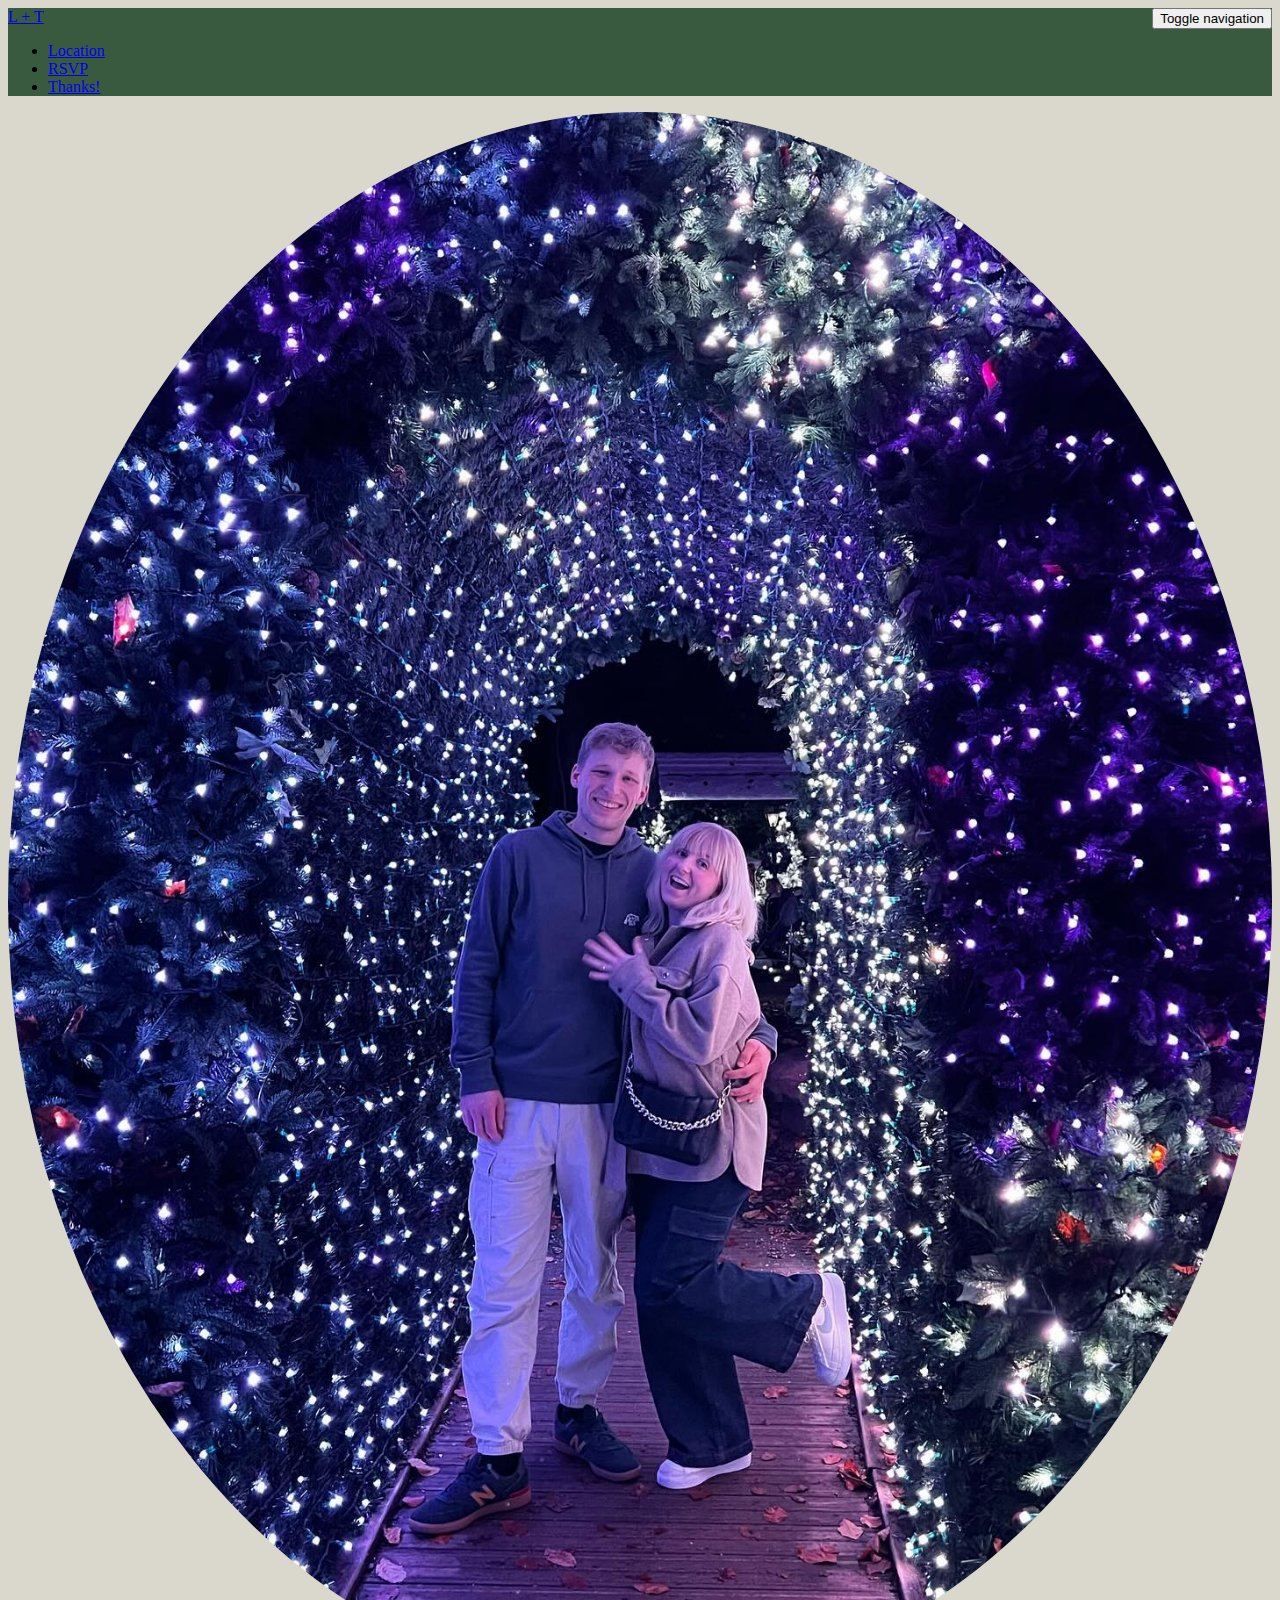
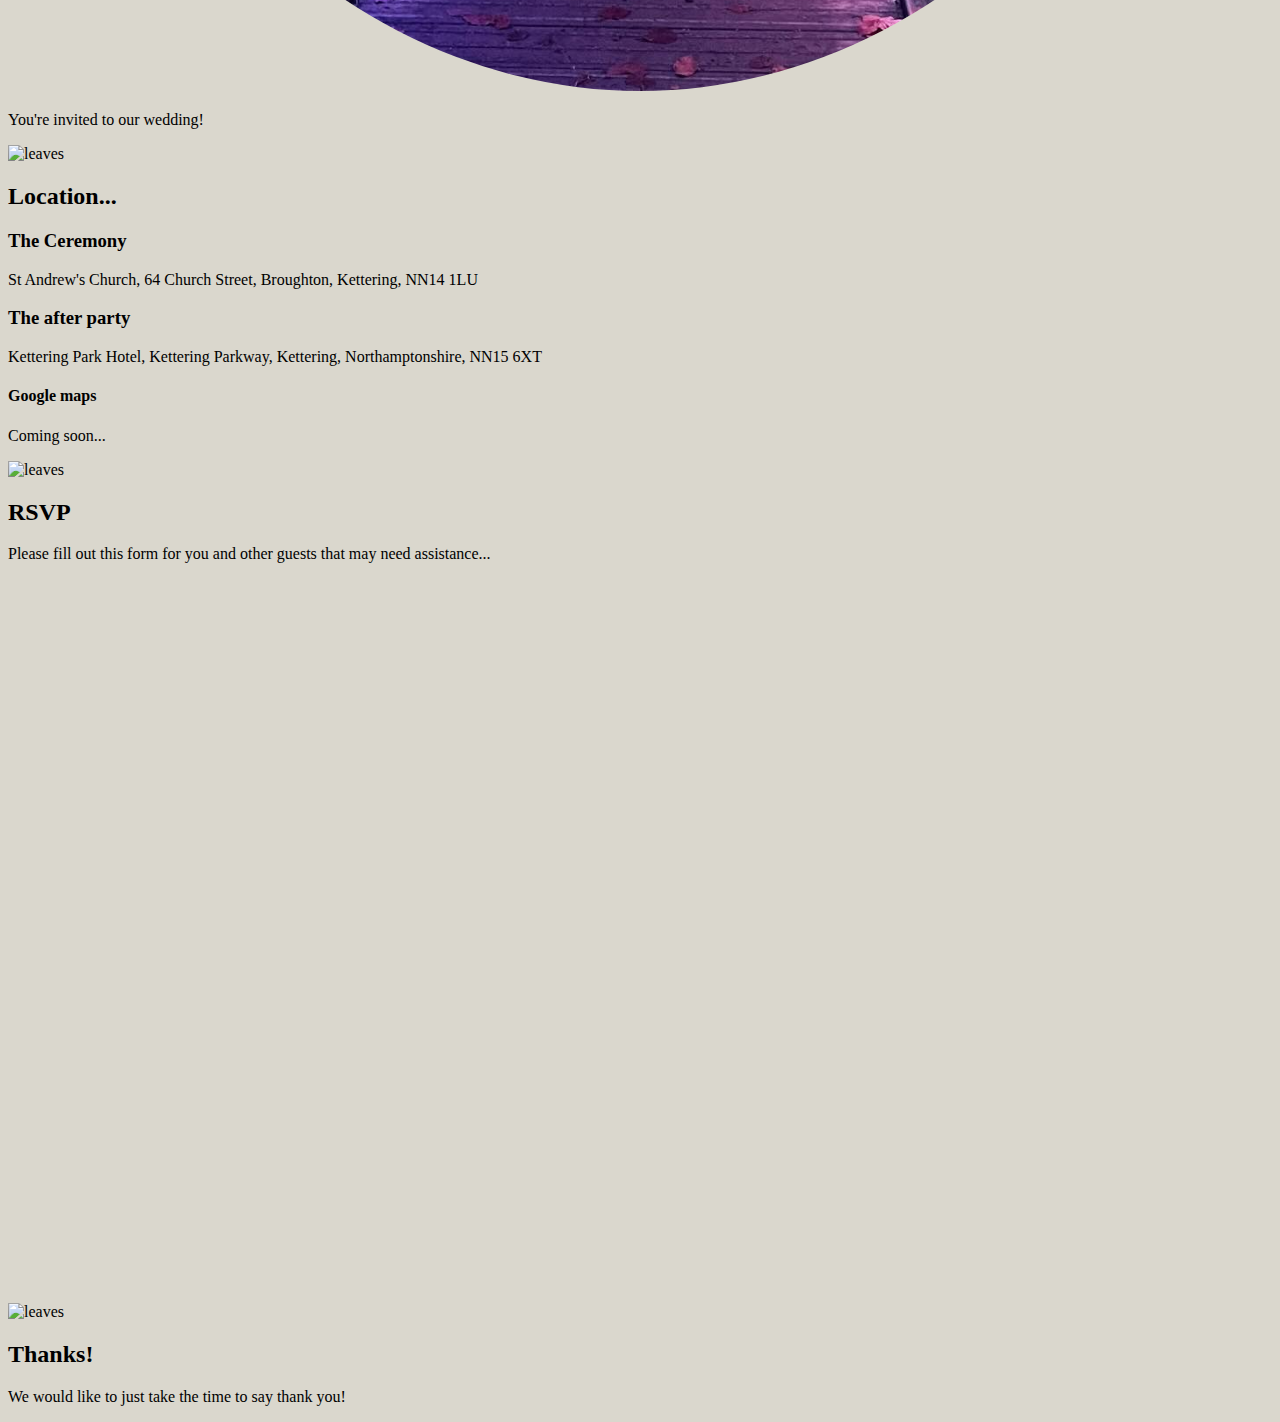
==== index.html @ 8436ff1d "Couple of little updates" ====
<!DOCTYPE html>
<html lang="en">
<head>
    <meta charset="UTF-8">
    <meta name="viewport" content="width=device-width, initial-scale=1.0">
    <link rel="icon" href="images/envelope-heart.svg">
    <link href="https://cdn.jsdelivr.net/npm/bootstrap@5.3.2/dist/css/bootstrap.min.css" rel="stylesheet" integrity="sha384-T3c6CoIi6uLrA9TneNEoa7RxnatzjcDSCmG1MXxSR1GAsXEV/Dwwykc2MPK8M2HN" crossorigin="anonymous">
    <link rel="preconnect" href="https://fonts.googleapis.com">
    <link rel="preconnect" href="https://fonts.gstatic.com" crossorigin>
    <link href="https://fonts.googleapis.com/css2?family=Dancing+Script&display=swap" rel="stylesheet">
    <link rel="preconnect" href="https://fonts.googleapis.com">
    <link rel="preconnect" href="https://fonts.gstatic.com" crossorigin>
    <link href="https://fonts.googleapis.com/css2?family=Protest+Riot&display=swap" rel="stylesheet">
    <link rel="stylesheet" href="style.css">
    <title>Save the Date!</title>
</head>
<body style="background-color: #DAD7CD;">
    <script src="https://cdn.jsdelivr.net/npm/bootstrap@5.3.2/dist/js/bootstrap.bundle.min.js" integrity="sha384-C6RzsynM9kWDrMNeT87bh95OGNyZPhcTNXj1NW7RuBCsyN/o0jlpcV8Qyq46cDfL" crossorigin="anonymous"></script>
    <div class="container-fluid" style="background-color: #3A5A40;">
        <div class="container">
            <nav class="navbar navbar-light navbar-expand-md" data-bs-theme="dark">
                <a class="navbar-brand" href="#">L + T</a>
                <button class="navbar-toggler" data-bs-toggle="collapse" data-bs-target="#navcol-1" style="float: right;">
                    <span class="visually-hidden">Toggle navigation</span>
                    <span class="navbar-toggler-icon"></span>
                </button>
                <div id="navcol-1" class="collapse navbar-collapse">
                    <ul class="navbar-nav text-center">
                    <li class="nav-item"><a class="nav-link" href="#location">Location</a></li>
                    <li class="nav-item"><a class="nav-link" href="#rsvp">RSVP</a></li>
                    <li class="nav-item"><a class="nav-link" href="#thanks">Thanks!</a></li>
                    </ul>
                </div>
            </nav>
        </div>
    </div>
    <div class="d-md-flex container-md-fluid" id="invite">
        <div class="col" style=" background-color: #DAD7CD;" style="width: 100%;">
            <img class="p-3" src="images/meNflea.jpg" alt="Toby and Leah" style="width: 100%; height: auto; border-radius: 50%;">
        </div>
        <div class="col text-center align-middle" style="background-color: #DAD7CD; width: 100%; height: auto;">
            <p class="fs-3 pt-3">You're invited to our wedding!</p>
        </div>
        
    </div>
    <div class="container text-center pt-3"  id="location" style="background-color: #DAD7CD;">
        <img src="images/leaves.png" alt="leaves" id="leaves">
        <h2>Location...</h2>
    </div>
    <div class="container-md-fluid text-center" style="background-color: #DAD7CD;">
        <div class="text-center ps-4 pe-4">
            <h3 class="pt-3">The Ceremony</h3>
            <p>St Andrew's Church,
                64 Church Street, 
                Broughton, 
                Kettering,
                NN14 1LU
            </p>
            <h3 class="pt-3">The after party</h3>
            <p>
                Kettering Park Hotel,
                Kettering Parkway,
                Kettering,
                Northamptonshire,
                NN15 6XT
            </p>
        </div>
        <div class="container-md-fluid" id="maps">
            <h4 class="">Google maps</h4>
            <p>Coming soon...</p>
        </div>

    </div>
    <div class="container-fluid" id="rsvp">
        <div class="container text-center pt-3">
            <img src="images/leaves.png" alt="leaves" id="leaves">
            <h2>RSVP</h2>
        </div>
        <div class="container-md-fluid text-center">
            <p>Please fill out this form for you and other guests that may need assistance...</p>
            <iframe src="https://docs.google.com/forms/d/e/1FAIpQLSdYGc_pvJ-eNmXahgBbE-Sou7WhcSBTagwjhjy3elsebSl74Q/viewform?embedded=true" width="100%" height="720px" frameborder="0" marginheight="0" marginwidth="0">Loading…</iframe>
        </div>
        

    </div>
    <div class="container-md-flui text-center" id="thanks">
        <div class="container text-center pt-3">
            <img src="images/leaves.png" alt="leaves" id="leaves">
            <h2>Thanks!</h2>
        </div>
        <p>We would like to just take the time to say thank you!</p>
    </div>
</body>
</html>
---- style.css ----
#maps {
    background-color: #DAD7CD;
    width: 100%;
    height: auto;
}
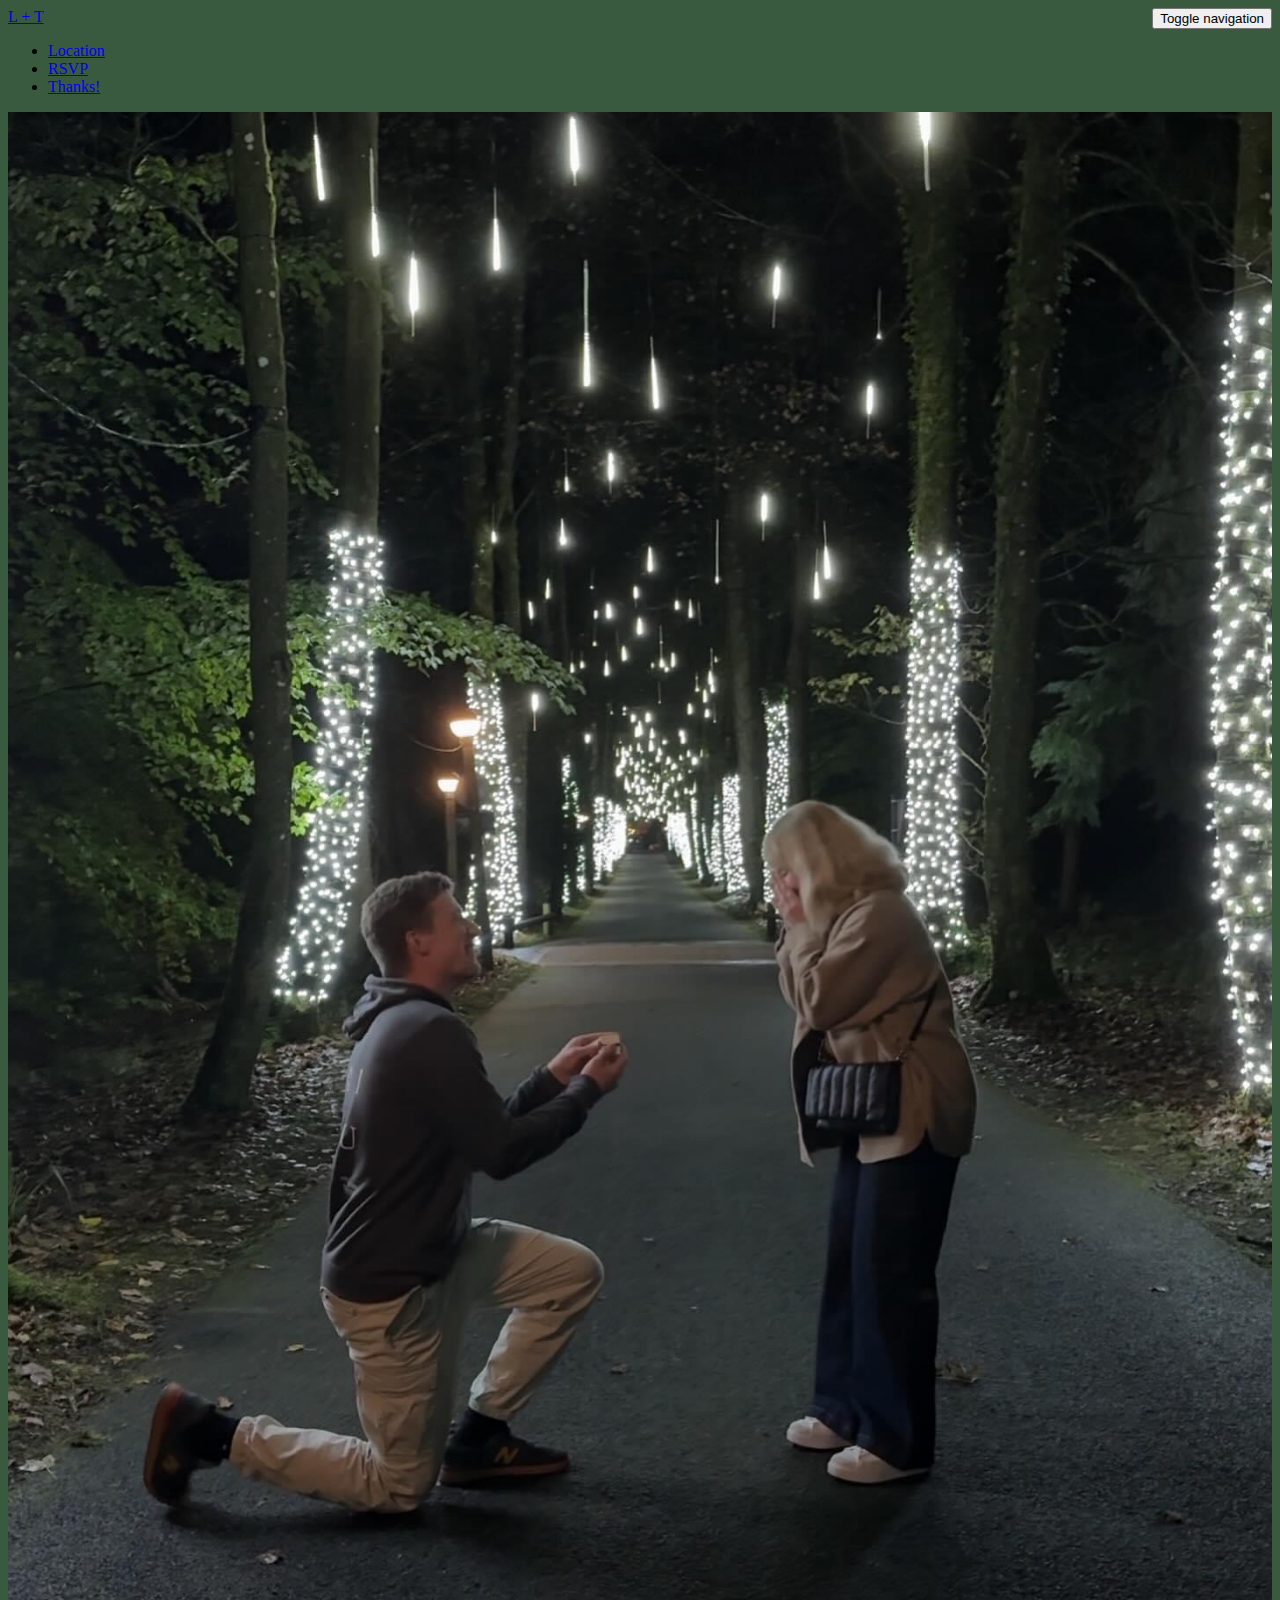
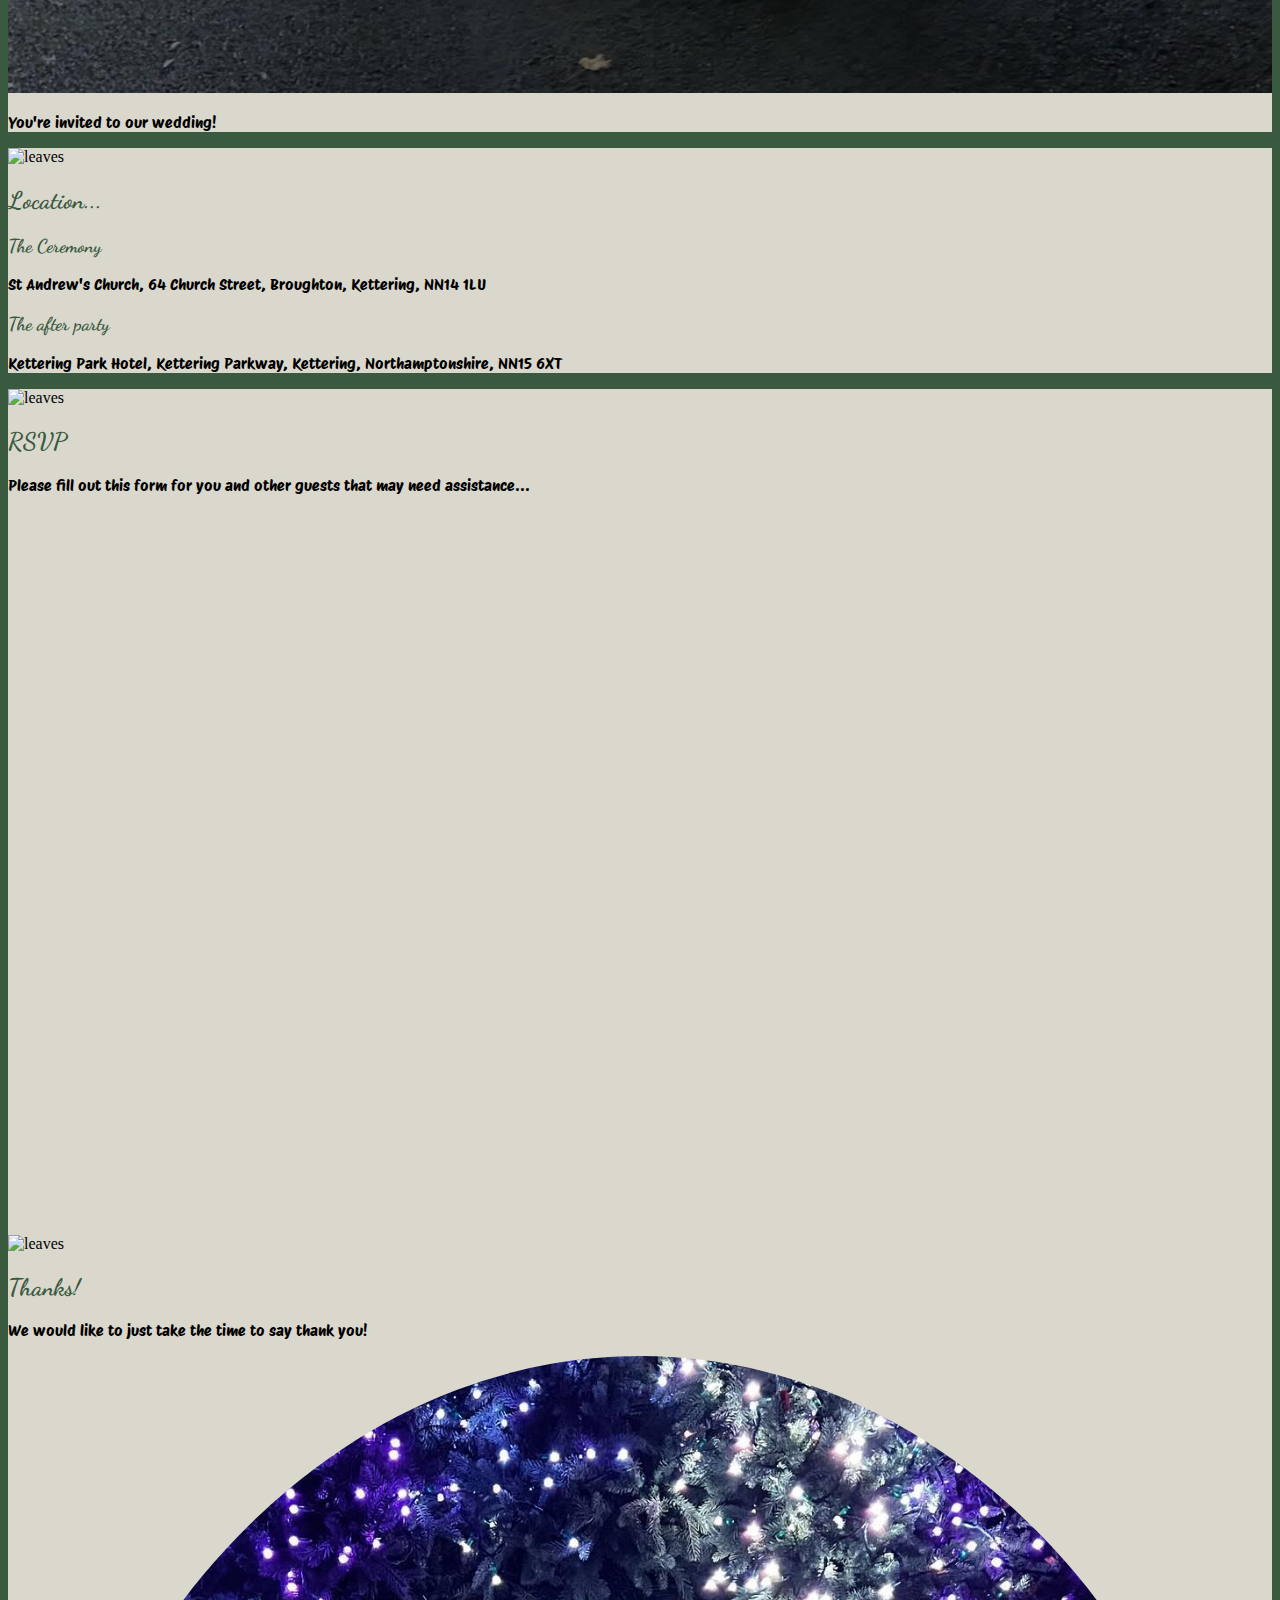
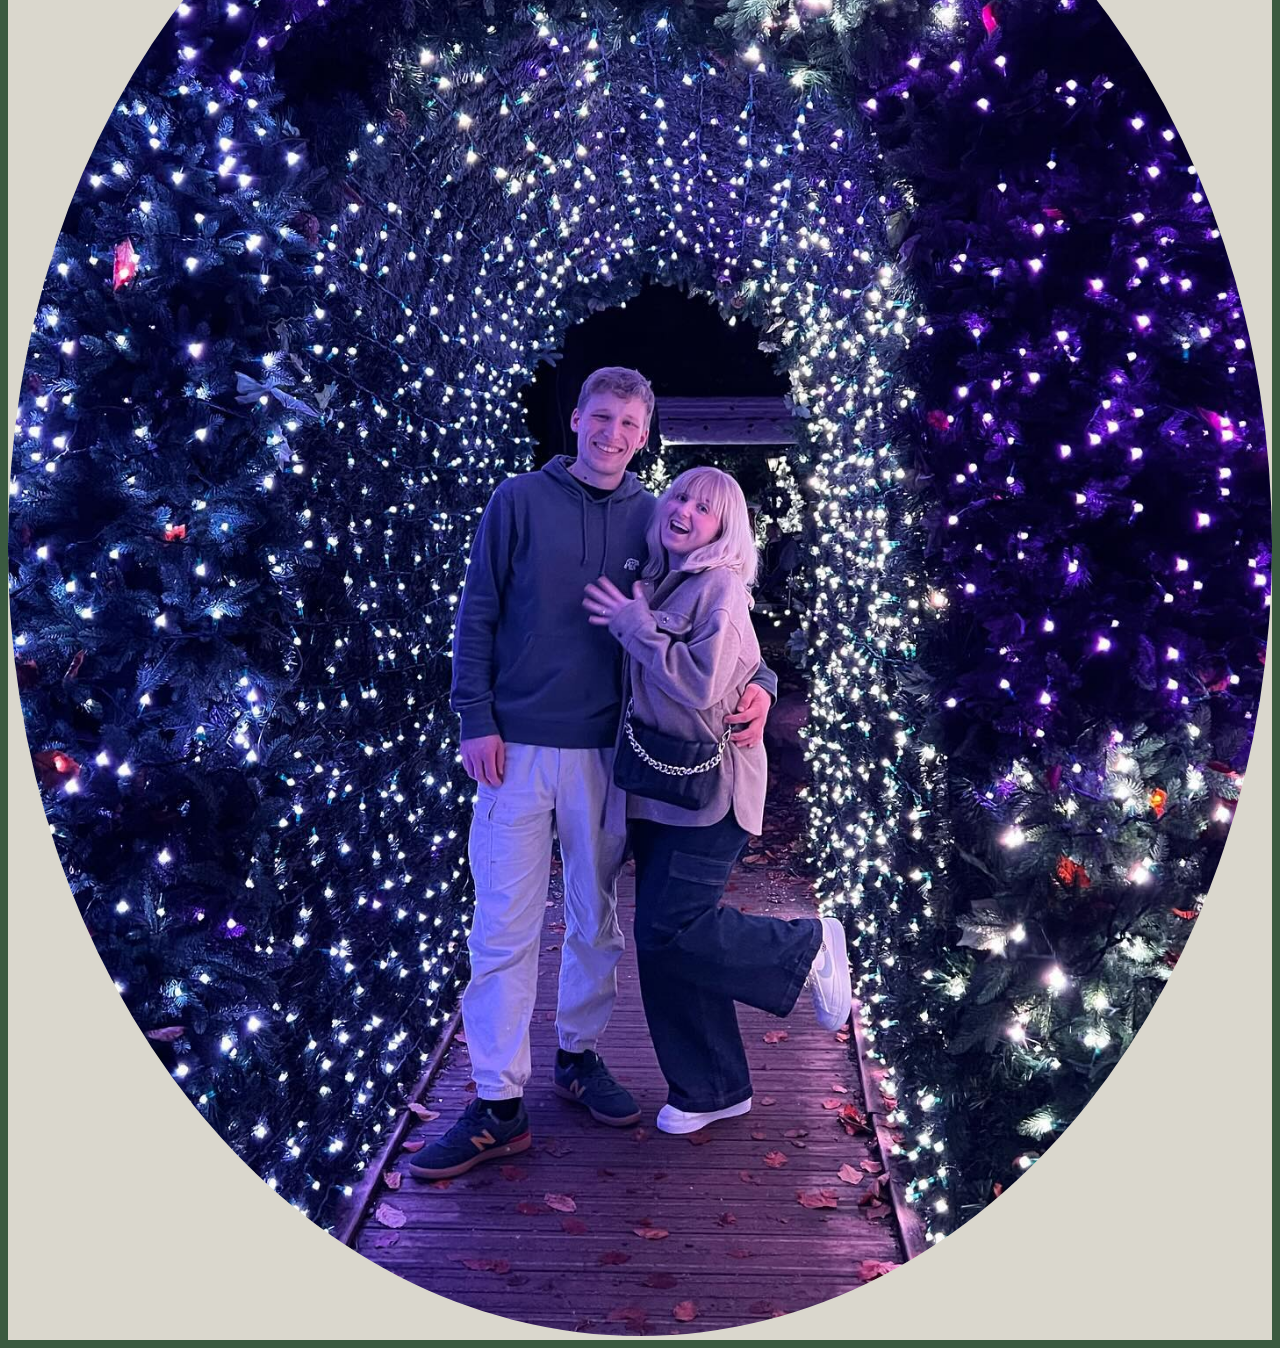
==== commit c0399a76: "minor changes 2" ====
--- a/index.html
+++ b/index.html
@@ -14,7 +14,7 @@
     <link rel="stylesheet" href="style.css">
     <title>Save the Date!</title>
 </head>
-<body style="background-color: #DAD7CD;">
+<body>
     <script src="https://cdn.jsdelivr.net/npm/bootstrap@5.3.2/dist/js/bootstrap.bundle.min.js" integrity="sha384-C6RzsynM9kWDrMNeT87bh95OGNyZPhcTNXj1NW7RuBCsyN/o0jlpcV8Qyq46cDfL" crossorigin="anonymous"></script>
     <div class="container-fluid" style="background-color: #3A5A40;">
         <div class="container">
@@ -35,19 +35,17 @@
         </div>
     </div>
     <div class="d-md-flex container-md-fluid" id="invite">
-        <div class="col" style=" background-color: #DAD7CD;" style="width: 100%;">
-            <img class="p-3" src="images/meNflea.jpg" alt="Toby and Leah" style="width: 100%; height: auto; border-radius: 50%;">
+        <div style="width: 100%;">
+            <img src="/images/knee.JPG" alt="on one knee" style="width: 100%; height: auto;">
         </div>
-        <div class="col text-center align-middle" style="background-color: #DAD7CD; width: 100%; height: auto;">
+        <div class="text-center" style="width: 100%; height: auto;">
             <p class="fs-3 pt-3">You're invited to our wedding!</p>
         </div>
         
     </div>
-    <div class="container text-center pt-3"  id="location" style="background-color: #DAD7CD;">
+    <div class="container-fluid text-center pt-3"  id="location"">
         <img src="images/leaves.png" alt="leaves" id="leaves">
         <h2>Location...</h2>
-    </div>
-    <div class="container-md-fluid text-center" style="background-color: #DAD7CD;">
         <div class="text-center ps-4 pe-4">
             <h3 class="pt-3">The Ceremony</h3>
             <p>St Andrew's Church,
@@ -65,12 +63,8 @@
                 NN15 6XT
             </p>
         </div>
-        <div class="container-md-fluid" id="maps">
-            <h4 class="">Google maps</h4>
-            <p>Coming soon...</p>
-        </div>
+    </div>
 
-    </div>
     <div class="container-fluid" id="rsvp">
         <div class="container text-center pt-3">
             <img src="images/leaves.png" alt="leaves" id="leaves">
@@ -83,12 +77,13 @@
         
 
     </div>
-    <div class="container-md-flui text-center" id="thanks">
+    <div class="container-md-fluid text-center" id="thanks">
         <div class="container text-center pt-3">
             <img src="images/leaves.png" alt="leaves" id="leaves">
             <h2>Thanks!</h2>
         </div>
         <p>We would like to just take the time to say thank you!</p>
+        <img class="p-3" src="images/meNflea.jpg" alt="Toby and Leah" style="width: 100%; height: auto; border-radius: 50%;">
     </div>
 </body>
 </html>--- a/style.css
+++ b/style.css
@@ -1,5 +1,32 @@
+body{
+    background-color: #3A5A40;
+}
+h2, h3 {
+    color: #3A5A40;
+    font-family: Dancing Script;
+    font-weight: bolder;
+}
+p {
+    font-family: Protest Riot;
+}
 #maps {
     background-color: #DAD7CD;
     width: 100%;
     height: auto;
+}
+#leaves {
+    width: 50%;
+    height: auto;
+}
+#invite{
+    background-color: #DAD7CD;
+}
+#location{
+    background-color: #DAD7CD;
+}
+#rsvp{
+    background-color: #DAD7CD;
+}
+#thanks{
+    background-color: #DAD7CD;
 }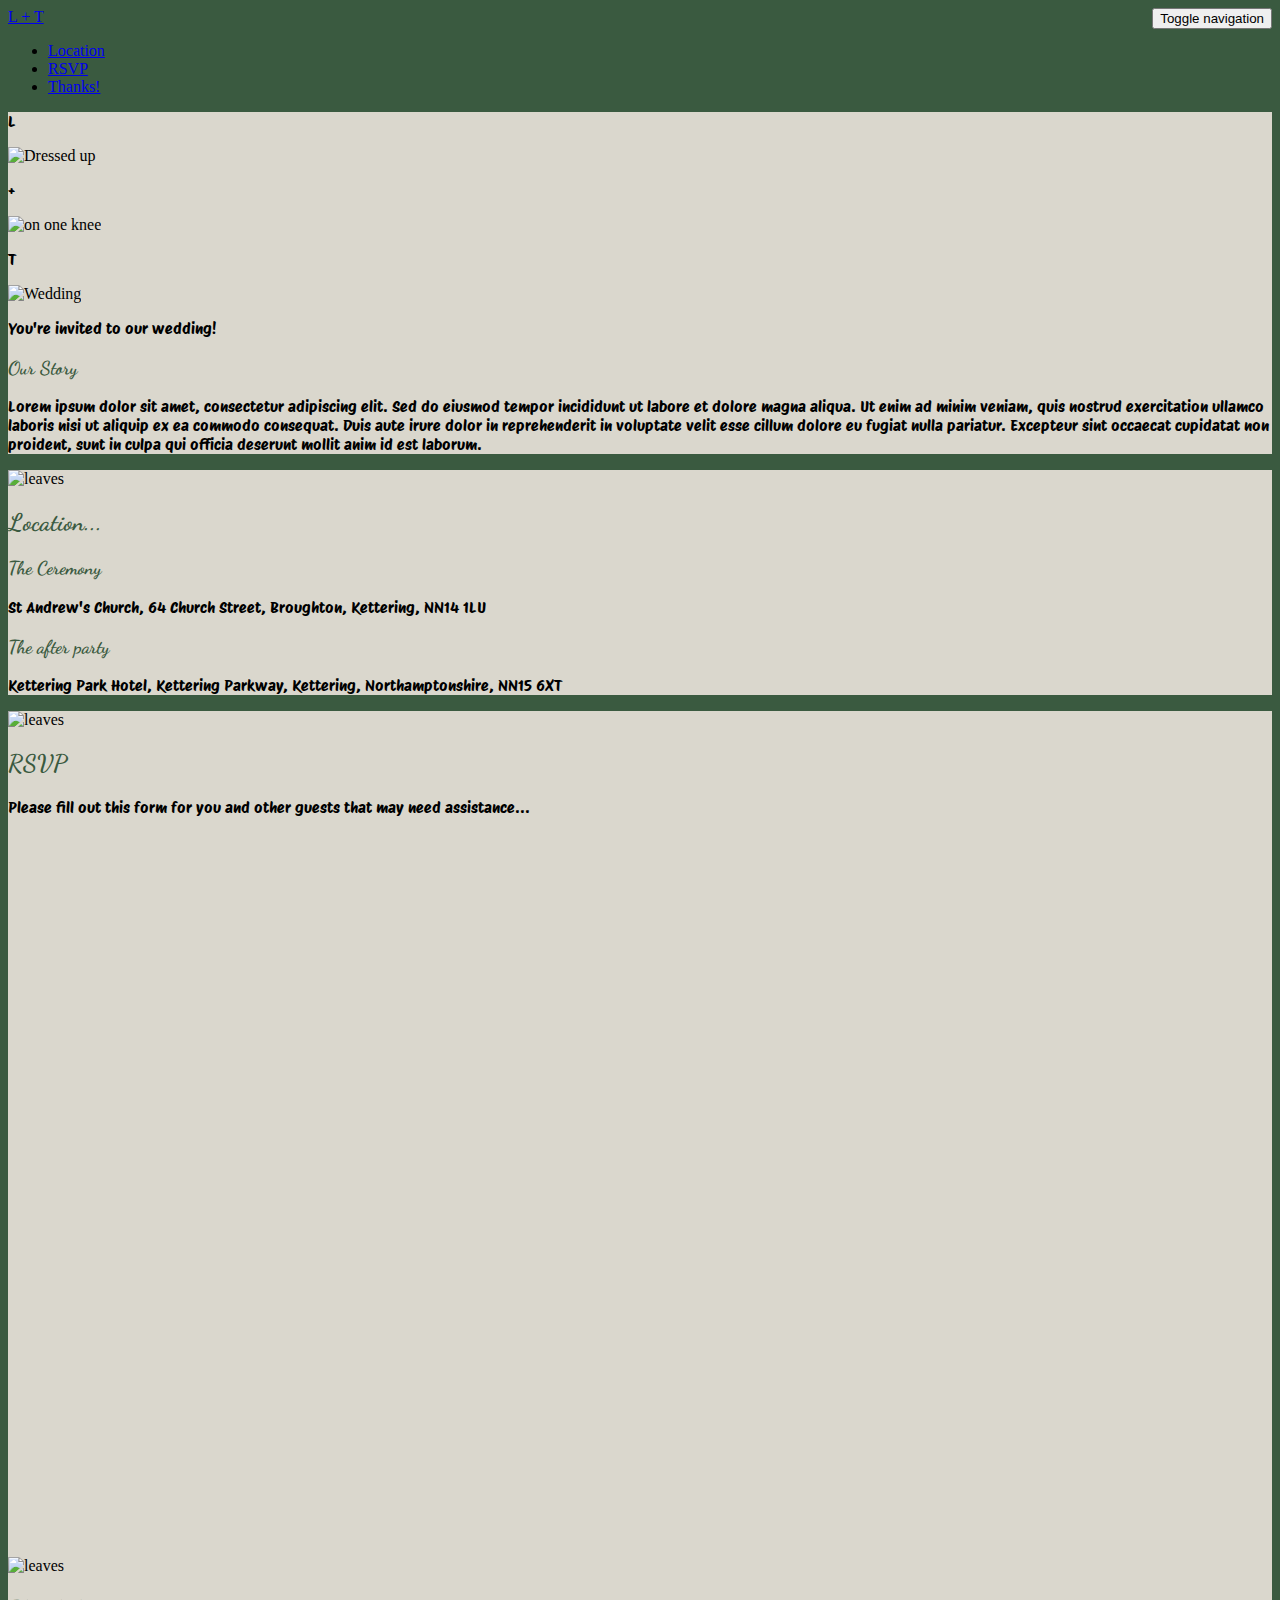
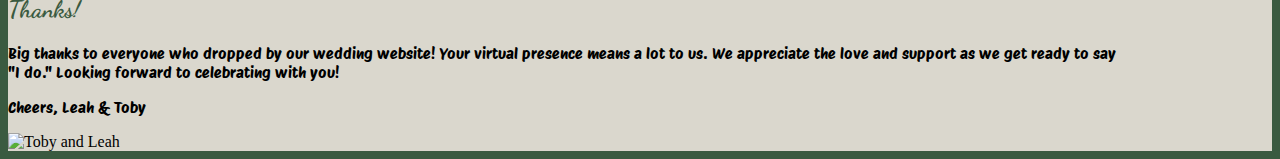
==== commit 91c98c4f: "Update index.html" ====
--- a/index.html
+++ b/index.html
@@ -16,74 +16,95 @@
 </head>
 <body>
     <script src="https://cdn.jsdelivr.net/npm/bootstrap@5.3.2/dist/js/bootstrap.bundle.min.js" integrity="sha384-C6RzsynM9kWDrMNeT87bh95OGNyZPhcTNXj1NW7RuBCsyN/o0jlpcV8Qyq46cDfL" crossorigin="anonymous"></script>
-    <div class="container-fluid" style="background-color: #3A5A40;">
-        <div class="container">
-            <nav class="navbar navbar-light navbar-expand-md" data-bs-theme="dark">
-                <a class="navbar-brand" href="#">L + T</a>
-                <button class="navbar-toggler" data-bs-toggle="collapse" data-bs-target="#navcol-1" style="float: right;">
-                    <span class="visually-hidden">Toggle navigation</span>
-                    <span class="navbar-toggler-icon"></span>
-                </button>
-                <div id="navcol-1" class="collapse navbar-collapse">
-                    <ul class="navbar-nav text-center">
-                    <li class="nav-item"><a class="nav-link" href="#location">Location</a></li>
-                    <li class="nav-item"><a class="nav-link" href="#rsvp">RSVP</a></li>
-                    <li class="nav-item"><a class="nav-link" href="#thanks">Thanks!</a></li>
-                    </ul>
+    <script src="app.js"></script>
+    <div class="container-fluid" id="navbar">
+            <nav class="navbar navbar-light navbar-expand-md" data-bs-theme="dark" style="background-color: #3A5A40;">
+                <div class="container">
+                    <a class="navbar-brand ps-2" href="#">L + T</a>
+                    <button class="navbar-toggler" data-bs-toggle="collapse" data-bs-target="#navcol-1" style="float: right;">
+                        <span class="visually-hidden">Toggle navigation</span>
+                        <span class="navbar-toggler-icon"></span>
+                    </button>
+                    <div id="navcol-1" class="collapse navbar-collapse">
+                        <ul class="navbar-nav text-center">
+                        <li class="nav-item"><a class="nav-link" href="#location">Location</a></li>
+                        <li class="nav-item"><a class="nav-link" href="#rsvp">RSVP</a></li>
+                        <li class="nav-item"><a class="nav-link" href="#thanks">Thanks!</a></li>
+                        </ul>
+                    </div>
                 </div>
             </nav>
+    </div>
+    <div id="mainPage" class="container">
+        <div class="text-center" id="invite">
+            <div class="row pt-2 g-1">
+                <div class="col">
+                    <p id="overlayText">L</p>
+                    <img src="images/TimesSquare.jpg" alt="Dressed up" id="pic">
+                </div>
+                <div class="col">
+                    <p id="overlayText">+</p>
+                    <img src="images/IMG_9658.jpg" alt="on one knee" id="pic">
+                </div>
+                <div class="col">
+                    <p id="overlayText">T</p>
+                    <img src="images/wedding.jpg" alt="Wedding" id="pic">
+                </div>
+            </div>
+            <p class="fs-3 pt-3">You're invited to our wedding!</p>
+            <h3>Our Story</h3>
+            <p>Lorem ipsum dolor sit amet, consectetur adipiscing elit. Sed do eiusmod tempor incididunt ut labore et dolore magna aliqua. Ut enim ad minim veniam, quis nostrud exercitation ullamco laboris nisi ut aliquip ex ea commodo consequat. Duis aute irure dolor in reprehenderit in voluptate velit esse cillum dolore eu fugiat nulla pariatur. Excepteur sint occaecat cupidatat non proident, sunt in culpa qui officia deserunt mollit anim id est laborum.
+            </p>
+        </div>
+
+        <div class="text-center pt-3"  id="location">
+            <img src="images/leaves.png" alt="leaves" id="leaves">
+            <h2>Location...</h2>
+            <div class="ps-4 pe-4">
+                <h3 class="pt-3">The Ceremony</h3>
+                <p>St Andrew's Church,
+                    64 Church Street, 
+                    Broughton, 
+                    Kettering,
+                    NN14 1LU
+                </p>
+                <h3 class="pt-3">The after party</h3>
+                <p>
+                    Kettering Park Hotel,
+                    Kettering Parkway,
+                    Kettering,
+                    Northamptonshire,
+                    NN15 6XT
+                </p>
+            </div>
+        </div>
+
+        <div class="text-center" id="rsvp">
+            <div class="pt-3">
+                <img src="images/leaves.png" alt="leaves" id="leaves">
+                <h2>RSVP</h2>
+            </div>
+            <div class="">
+                <p>Please fill out this form for you and other guests that may need assistance...</p>
+                <iframe src="https://docs.google.com/forms/d/e/1FAIpQLSdYGc_pvJ-eNmXahgBbE-Sou7WhcSBTagwjhjy3elsebSl74Q/viewform?embedded=true" width="100%" height="720px" frameborder="0" marginheight="0" marginwidth="0">Loading…</iframe>
+            </div>
+            
+
+        </div>
+        <div class="text-center" id="thanks">
+            <div class="pt-3">
+                <img src="images/leaves.png" alt="leaves" id="leaves">
+                <h2>Thanks!</h2>
+            </div>
+            <p>Big thanks to everyone who dropped by our wedding website! Your virtual presence means a lot to us. We appreciate the love and support as we get ready to say<br>
+                 "I do." Looking forward to celebrating with you!
+            </p>
+            <p>
+                Cheers,
+                Leah & Toby
+            </p>
+            <img class="p-3" src="images/IMG_9678.jpg" alt="Toby and Leah" id="treePic">
         </div>
     </div>
-    <div class="d-md-flex container-md-fluid" id="invite">
-        <div style="width: 100%;">
-            <img src="/images/knee.JPG" alt="on one knee" style="width: 100%; height: auto;">
-        </div>
-        <div class="text-center" style="width: 100%; height: auto;">
-            <p class="fs-3 pt-3">You're invited to our wedding!</p>
-        </div>
-        
-    </div>
-    <div class="container-fluid text-center pt-3"  id="location"">
-        <img src="images/leaves.png" alt="leaves" id="leaves">
-        <h2>Location...</h2>
-        <div class="text-center ps-4 pe-4">
-            <h3 class="pt-3">The Ceremony</h3>
-            <p>St Andrew's Church,
-                64 Church Street, 
-                Broughton, 
-                Kettering,
-                NN14 1LU
-            </p>
-            <h3 class="pt-3">The after party</h3>
-            <p>
-                Kettering Park Hotel,
-                Kettering Parkway,
-                Kettering,
-                Northamptonshire,
-                NN15 6XT
-            </p>
-        </div>
-    </div>
-
-    <div class="container-fluid" id="rsvp">
-        <div class="container text-center pt-3">
-            <img src="images/leaves.png" alt="leaves" id="leaves">
-            <h2>RSVP</h2>
-        </div>
-        <div class="container-md-fluid text-center">
-            <p>Please fill out this form for you and other guests that may need assistance...</p>
-            <iframe src="https://docs.google.com/forms/d/e/1FAIpQLSdYGc_pvJ-eNmXahgBbE-Sou7WhcSBTagwjhjy3elsebSl74Q/viewform?embedded=true" width="100%" height="720px" frameborder="0" marginheight="0" marginwidth="0">Loading…</iframe>
-        </div>
-        
-
-    </div>
-    <div class="container-md-fluid text-center" id="thanks">
-        <div class="container text-center pt-3">
-            <img src="images/leaves.png" alt="leaves" id="leaves">
-            <h2>Thanks!</h2>
-        </div>
-        <p>We would like to just take the time to say thank you!</p>
-        <img class="p-3" src="images/meNflea.jpg" alt="Toby and Leah" style="width: 100%; height: auto; border-radius: 50%;">
-    </div>
 </body>
-</html>+</html>
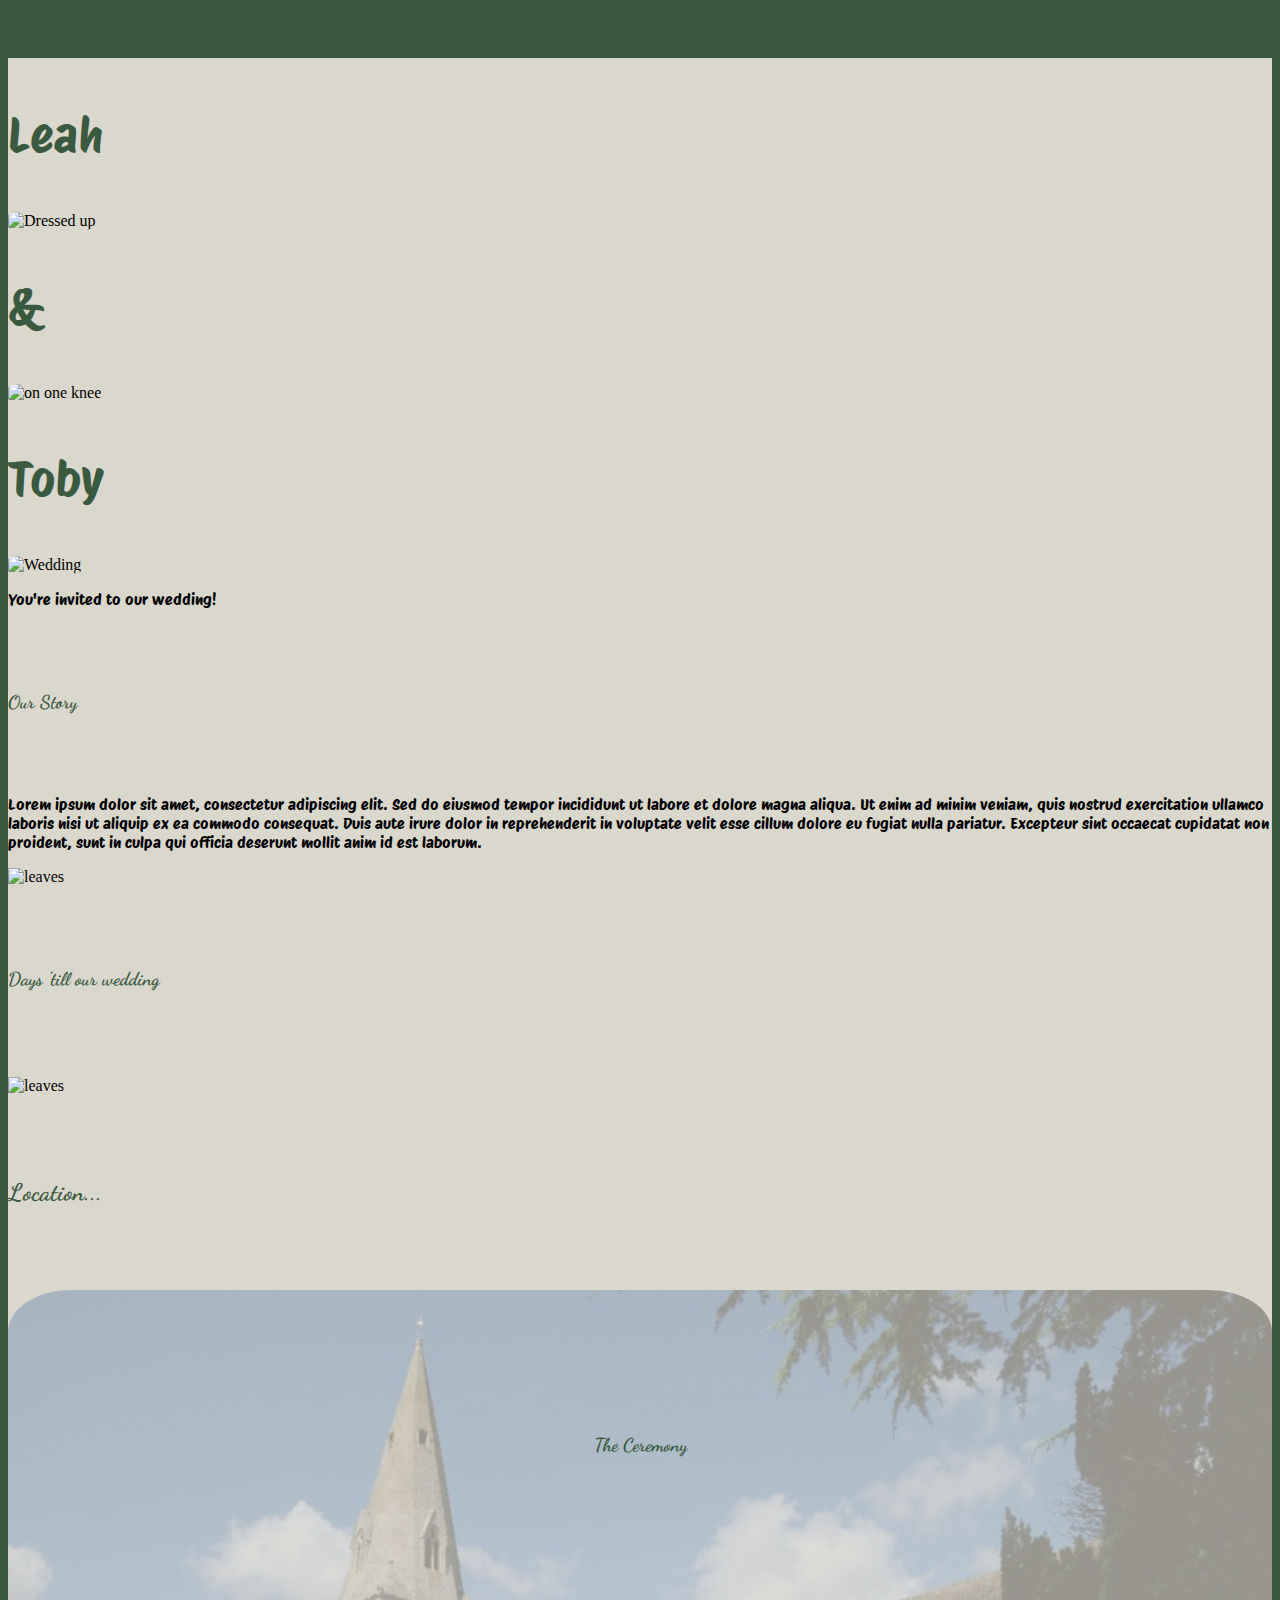
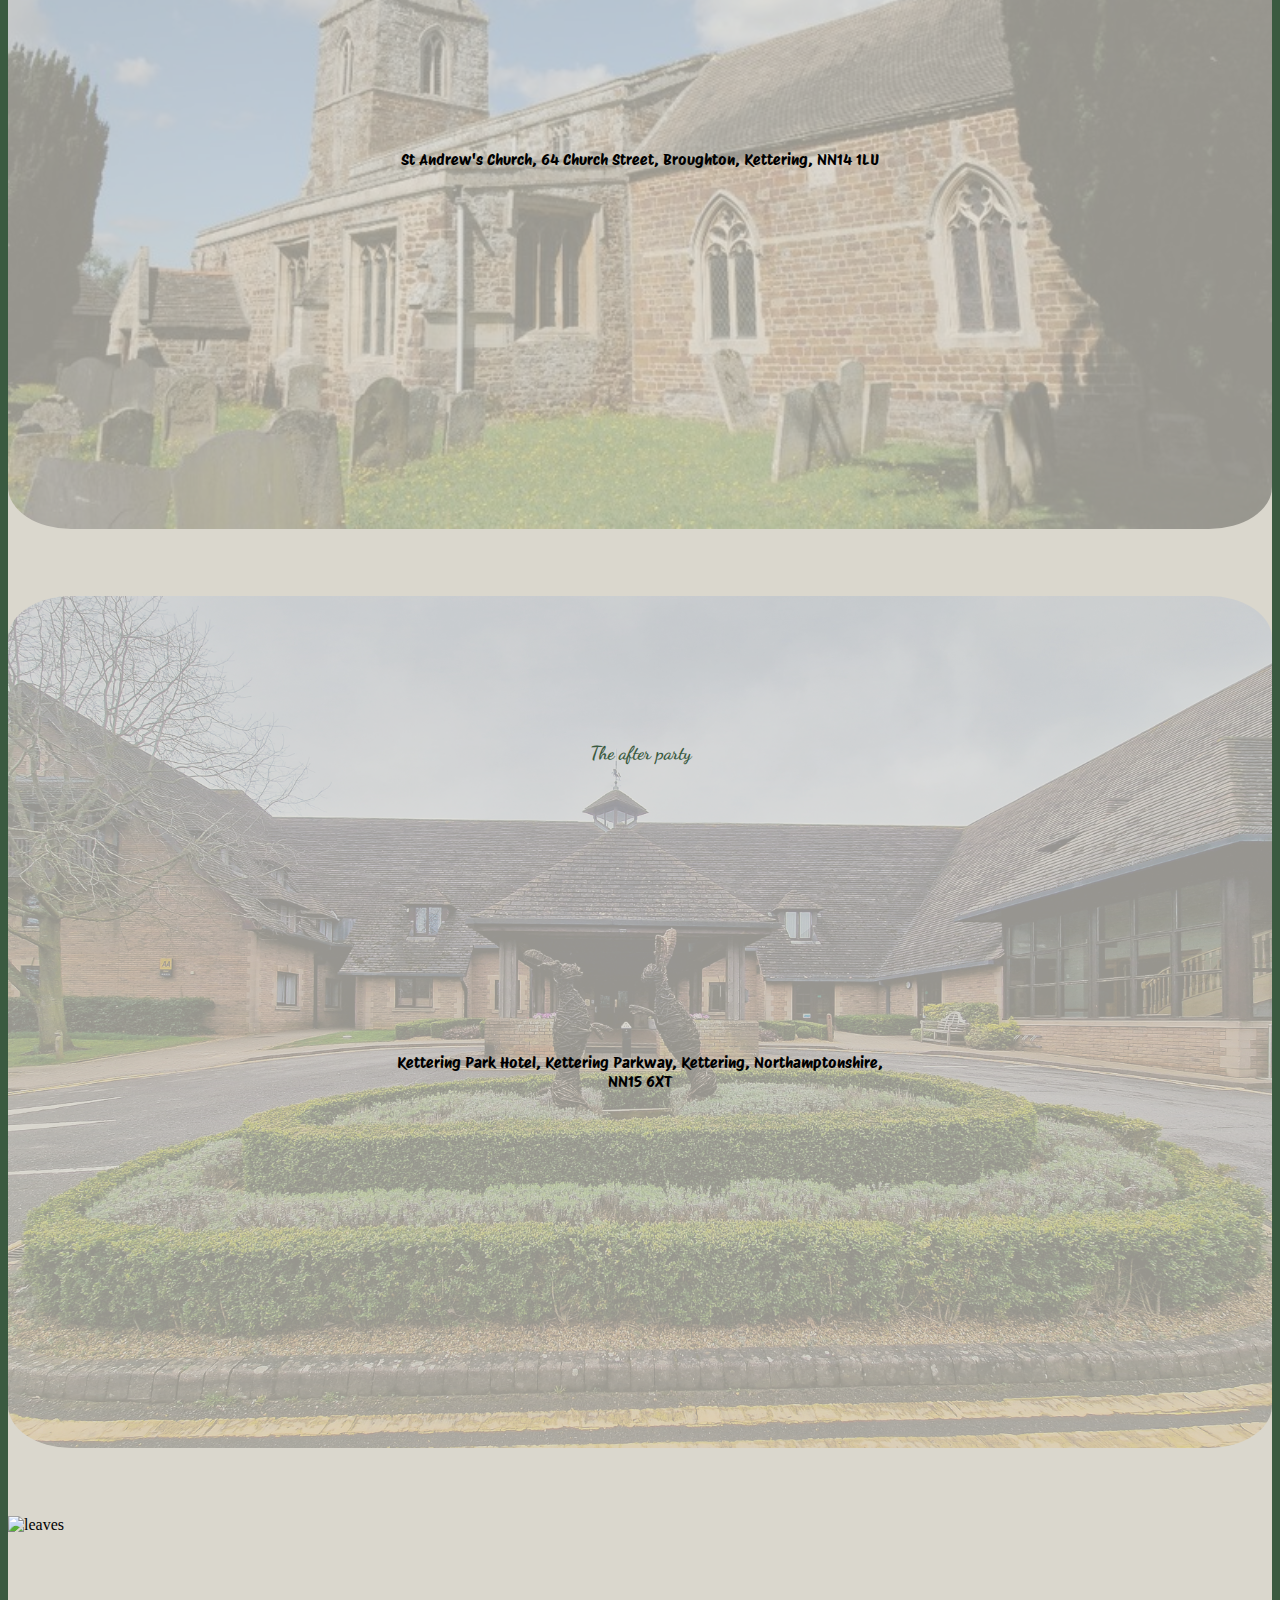
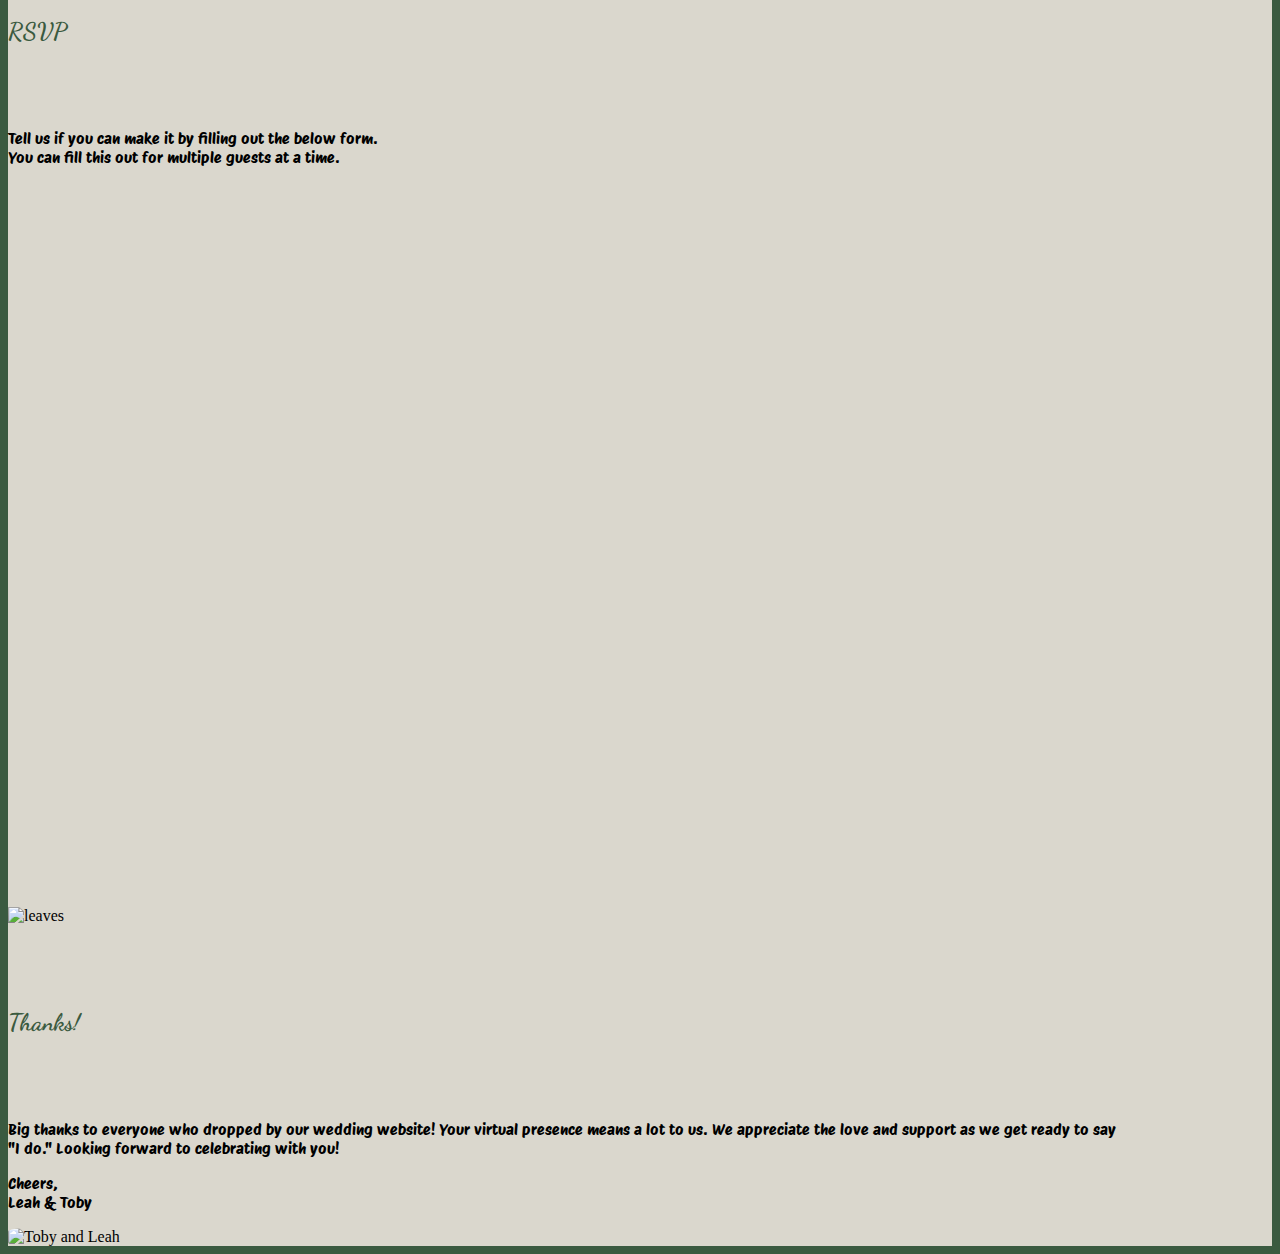
==== commit f5cefe31: "Removed the hamburger menu" ====
--- a/index.html
+++ b/index.html
@@ -15,67 +15,59 @@
     <title>Save the Date!</title>
 </head>
 <body>
-    <script src="https://cdn.jsdelivr.net/npm/bootstrap@5.3.2/dist/js/bootstrap.bundle.min.js" integrity="sha384-C6RzsynM9kWDrMNeT87bh95OGNyZPhcTNXj1NW7RuBCsyN/o0jlpcV8Qyq46cDfL" crossorigin="anonymous"></script>
-    <script src="app.js"></script>
-    <div class="container-fluid" id="navbar">
-            <nav class="navbar navbar-light navbar-expand-md" data-bs-theme="dark" style="background-color: #3A5A40;">
-                <div class="container">
-                    <a class="navbar-brand ps-2" href="#">L + T</a>
-                    <button class="navbar-toggler" data-bs-toggle="collapse" data-bs-target="#navcol-1" style="float: right;">
-                        <span class="visually-hidden">Toggle navigation</span>
-                        <span class="navbar-toggler-icon"></span>
-                    </button>
-                    <div id="navcol-1" class="collapse navbar-collapse">
-                        <ul class="navbar-nav text-center">
-                        <li class="nav-item"><a class="nav-link" href="#location">Location</a></li>
-                        <li class="nav-item"><a class="nav-link" href="#rsvp">RSVP</a></li>
-                        <li class="nav-item"><a class="nav-link" href="#thanks">Thanks!</a></li>
-                        </ul>
-                    </div>
-                </div>
-            </nav>
-    </div>
+    <header class="header">
+        <h1 class="leahToby">L + T</h1>
+        <p class="date">20/12/25</p>
+    </header>
     <div id="mainPage" class="container">
         <div class="text-center" id="invite">
-            <div class="row pt-2 g-1">
+            <div class="row pt-3 g-1">
                 <div class="col">
-                    <p id="overlayText">L</p>
-                    <img src="images/TimesSquare.jpg" alt="Dressed up" id="pic">
+                    <p id="overlayText">Leah</p>
+                    <img src="/images/TimesSquare.jpg" alt="Dressed up" id="pic">
                 </div>
                 <div class="col">
-                    <p id="overlayText">+</p>
-                    <img src="images/IMG_9658.jpg" alt="on one knee" id="pic">
+                    <p id="overlayText">&</p>
+                    <img src="/images/IMG_9658.jpg" alt="on one knee" id="pic">
                 </div>
                 <div class="col">
-                    <p id="overlayText">T</p>
-                    <img src="images/wedding.jpg" alt="Wedding" id="pic">
+                    <p id="overlayText">Toby</p>
+                    <img src="/images/wedding.jpg" alt="Wedding" id="pic">
                 </div>
             </div>
             <p class="fs-3 pt-3">You're invited to our wedding!</p>
             <h3>Our Story</h3>
-            <p>Lorem ipsum dolor sit amet, consectetur adipiscing elit. Sed do eiusmod tempor incididunt ut labore et dolore magna aliqua. Ut enim ad minim veniam, quis nostrud exercitation ullamco laboris nisi ut aliquip ex ea commodo consequat. Duis aute irure dolor in reprehenderit in voluptate velit esse cillum dolore eu fugiat nulla pariatur. Excepteur sint occaecat cupidatat non proident, sunt in culpa qui officia deserunt mollit anim id est laborum.
+            <p class="ms-md-5 me-md-5">Lorem ipsum dolor sit amet, consectetur adipiscing elit. Sed do eiusmod tempor incididunt ut labore et dolore magna aliqua. Ut enim ad minim veniam, quis nostrud exercitation ullamco laboris nisi ut aliquip ex ea commodo consequat. Duis aute irure dolor in reprehenderit in voluptate velit esse cillum dolore eu fugiat nulla pariatur. Excepteur sint occaecat cupidatat non proident, sunt in culpa qui officia deserunt mollit anim id est laborum.
             </p>
+            <img src="images/leaves.png" alt="leaves" id="leaves">
+            <h3>Days 'till our wedding</h3>
+            <p id="countdown"></p>
         </div>
 
         <div class="text-center pt-3"  id="location">
             <img src="images/leaves.png" alt="leaves" id="leaves">
             <h2>Location...</h2>
-            <div class="ps-4 pe-4">
-                <h3 class="pt-3">The Ceremony</h3>
-                <p>St Andrew's Church,
-                    64 Church Street, 
-                    Broughton, 
-                    Kettering,
-                    NN14 1LU
-                </p>
-                <h3 class="pt-3">The after party</h3>
-                <p>
-                    Kettering Park Hotel,
-                    Kettering Parkway,
-                    Kettering,
-                    Northamptonshire,
-                    NN15 6XT
-                </p>
+            <div class="church">
+                <img src="./images/BC.jpg" alt="St Andrew's Church Broughton" class="churchImage">
+                    <h3 class="pt-3 churchHead">The Ceremony</h3>
+                    <p class="pt-2 churchLoc">
+                        St Andrew's Church,
+                        64 Church Street, 
+                        Broughton, 
+                        Kettering,
+                        NN14 1LU
+                    </p>
+            </div>
+            <div class="party">
+                <img src="./images/KPH.jpg" alt="Kettering Park Hotel" class="kphImage">
+                    <h3 class="pt-3 partyHead">The after party</h3>
+                    <p class="pt-2 partyLoc">
+                        Kettering Park Hotel,
+                        Kettering Parkway,
+                        Kettering,
+                        Northamptonshire,<br>
+                        NN15 6XT
+                    </p>
             </div>
         </div>
 
@@ -84,8 +76,8 @@
                 <img src="images/leaves.png" alt="leaves" id="leaves">
                 <h2>RSVP</h2>
             </div>
-            <div class="">
-                <p>Please fill out this form for you and other guests that may need assistance...</p>
+            <div class="pt-2">
+                <p>Tell us if you can make it by filling out the below form. <br>You can fill this out for multiple guests at a time. </p>
                 <iframe src="https://docs.google.com/forms/d/e/1FAIpQLSdYGc_pvJ-eNmXahgBbE-Sou7WhcSBTagwjhjy3elsebSl74Q/viewform?embedded=true" width="100%" height="720px" frameborder="0" marginheight="0" marginwidth="0">Loading…</iframe>
             </div>
             
@@ -96,15 +88,41 @@
                 <img src="images/leaves.png" alt="leaves" id="leaves">
                 <h2>Thanks!</h2>
             </div>
-            <p>Big thanks to everyone who dropped by our wedding website! Your virtual presence means a lot to us. We appreciate the love and support as we get ready to say<br>
+            <p class="ms-md-5 me-md-5" id="thanksMessage">Big thanks to everyone who dropped by our wedding website! Your virtual presence means a lot to us. We appreciate the love and support as we get ready to say<br>
                  "I do." Looking forward to celebrating with you!
             </p>
             <p>
-                Cheers,
+                Cheers,<br>
                 Leah & Toby
             </p>
             <img class="p-3" src="images/IMG_9678.jpg" alt="Toby and Leah" id="treePic">
         </div>
     </div>
+    <script src="https://cdn.jsdelivr.net/npm/bootstrap@5.3.2/dist/js/bootstrap.bundle.min.js" integrity="sha384-C6RzsynM9kWDrMNeT87bh95OGNyZPhcTNXj1NW7RuBCsyN/o0jlpcV8Qyq46cDfL" crossorigin="anonymous">
+    </script>
+    <script>
+var countDownDate = new Date("Dec 20, 2025 10:00:00").getTime();
+
+var x = setInterval(function() {
+
+  var now = new Date().getTime();
+
+  var distance = countDownDate - now;
+
+  var days = Math.floor(distance / (1000 * 60 * 60 * 24));
+  var hours = Math.floor((distance % (1000 * 60 * 60 * 24)) / (1000 * 60 * 60));
+  var minutes = Math.floor((distance % (1000 * 60 * 60)) / (1000 * 60));
+  var seconds = Math.floor((distance % (1000 * 60)) / 1000);
+
+  document.getElementById("countdown").innerHTML = days + "d " + hours + "h "
+  + minutes + "m " + seconds + "s ";
+
+  if (distance < 0) {
+    clearInterval(x);
+    document.getElementById("countdown").innerHTML = "It's our wedding day!";
+  }
+}, 1000);
+    </script>
+
 </body>
-</html>
+</html>--- a/style.css
+++ b/style.css
@@ -5,28 +5,91 @@
     color: #3A5A40;
     font-family: Dancing Script;
     font-weight: bolder;
+    padding-top: 5%;
+    padding-bottom: 5%;
 }
 p {
     font-family: Protest Riot;
 }
-#maps {
+.header{
+    background-color: #3A5A40;
+    color: #DAD7CD;
+    animation-name: main;
+    position: sticky;
+    top: 0;
+    z-index: 1;
+    height: 50px;
+    font-family: Protest Riot;
+}
+.leahToby{
+    padding-left: 5%;
+    padding-top: 2%;
+    display: inline-block;
+}
+.date{
+    display: inline-block;
+    padding-left: 60%;
+}
+#navbar{
+    background-color: #3A5A40;
+}
+@keyframes main{
+    from{opacity: 0;}
+    to{opacity: 1;}
+}
+#mainPage{
     background-color: #DAD7CD;
-    width: 100%;
-    height: auto;
+    animation-name: main;
+    animation-duration: 2s;
 }
 #leaves {
     width: 50%;
     height: auto;
 }
+
 #invite{
-    background-color: #DAD7CD;
+    overflow: hidden;
+
 }
-#location{
-    background-color: #DAD7CD;
+#pic{
+    height: auto;
+    width: 100%;
+    border-radius: 20%;
 }
-#rsvp{
-    background-color: #DAD7CD;
+#overlayText{
+    font-size: 3rem;
+    color: #3A5A40;
 }
-#thanks{
-    background-color: #DAD7CD;
-}+#treePic{
+    border-radius: 20%;
+    height: auto;
+    width: 50%;
+}
+#countdown{
+    font-size: 1.5rem;
+}
+.kphImage, .churchImage{
+    width: 100%;
+    height: auto;
+    opacity: 30%;
+    border-radius: 5%;
+}
+.party, .church{
+    position: relative;
+    text-align: center;
+    color: black;
+    padding-bottom: 5%;
+
+}
+.partyHead, .churchHead{
+    position: absolute;
+    top: 15%;
+    left: 50%;
+    transform: translate(-50%, -50%);
+}
+.partyLoc, .churchLoc{
+    position: absolute;
+    top: 50%;
+    left: 50%;
+    transform: translate(-50%, -50%);
+}
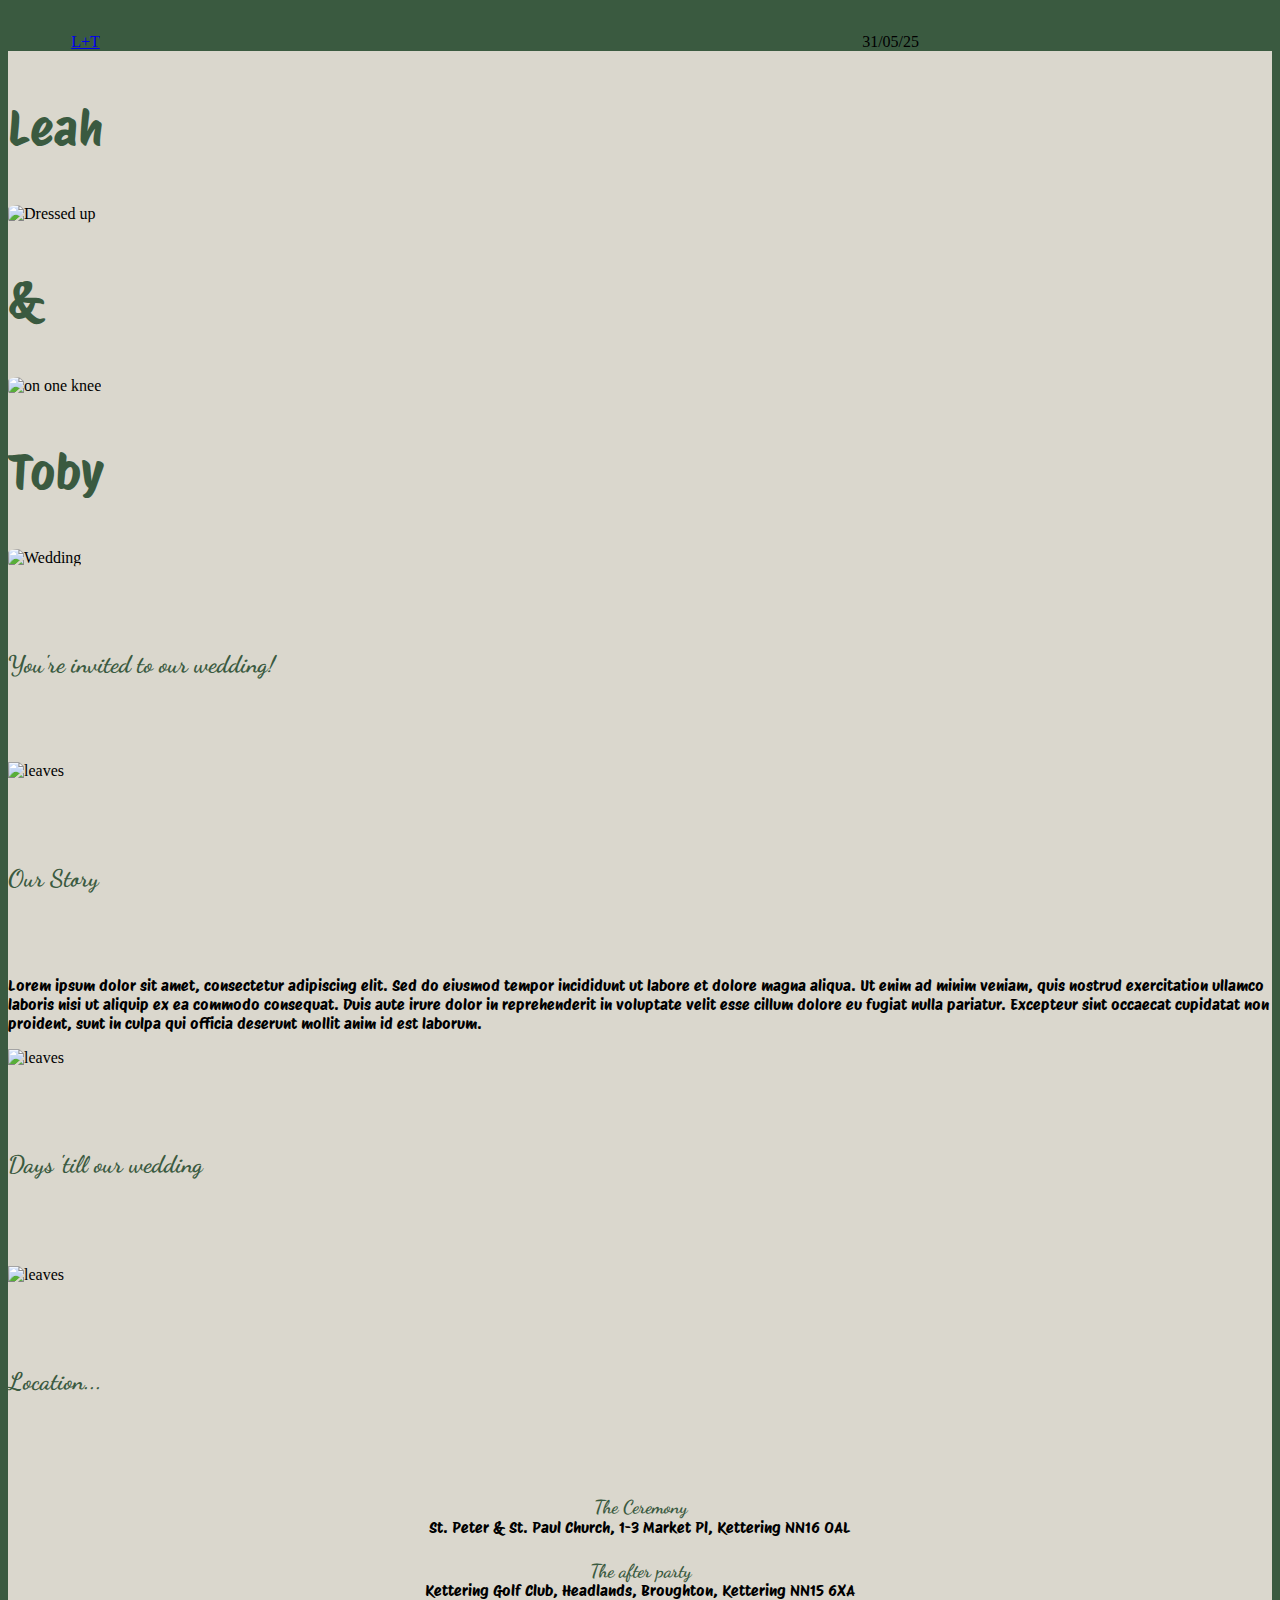
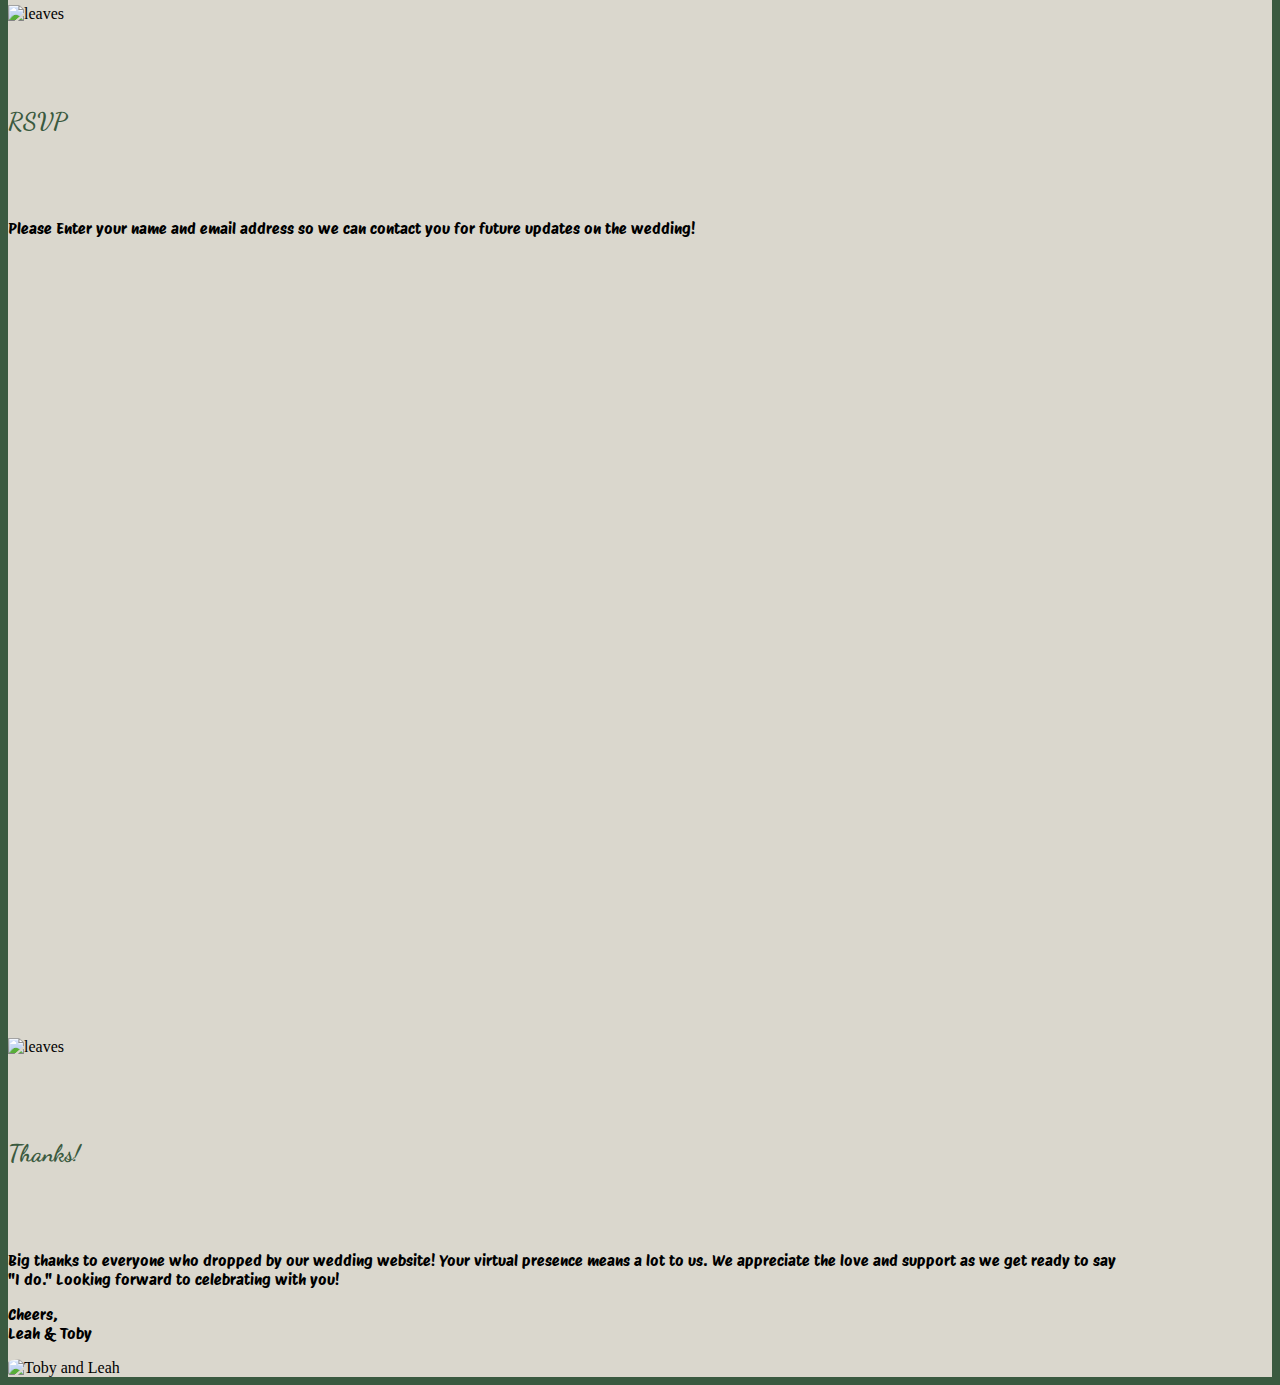
==== commit 81af6cd2: "Update index.html" ====
--- a/index.html
+++ b/index.html
@@ -15,77 +15,74 @@
     <title>Save the Date!</title>
 </head>
 <body>
-    <header class="header">
-        <h1 class="leahToby">L + T</h1>
-        <p class="date">20/12/25</p>
-    </header>
+    <nav class="navbar sticky-top">
+        <div class="container">
+            <a href="#" class=" leahToby navbar-brand me-0">L+T</a>
+            <span class="date navbar-text me-0 mb-0">31/05/25</span>
+        </div>
+    </nav>
     <div id="mainPage" class="container">
         <div class="text-center" id="invite">
             <div class="row pt-3 g-1">
                 <div class="col">
                     <p id="overlayText">Leah</p>
-                    <img src="/images/TimesSquare.jpg" alt="Dressed up" id="pic">
+                    <img src="./images/TimesSquare.jpg" alt="Dressed up" id="pic">
                 </div>
                 <div class="col">
                     <p id="overlayText">&</p>
-                    <img src="/images/IMG_9658.jpg" alt="on one knee" id="pic">
+                    <img src="./images/IMG_9658.jpg" alt="on one knee" id="pic">
                 </div>
                 <div class="col">
                     <p id="overlayText">Toby</p>
-                    <img src="/images/wedding.jpg" alt="Wedding" id="pic">
+                    <img src="./images/wedding.jpg" alt="Wedding" id="pic">
                 </div>
             </div>
-            <p class="fs-3 pt-3">You're invited to our wedding!</p>
-            <h3>Our Story</h3>
+            <h2>You're invited to our wedding!</h2>
+            <img src="images/flowers.png" alt="leaves" id="leaves">
+            <h2>Our Story</h2>
             <p class="ms-md-5 me-md-5">Lorem ipsum dolor sit amet, consectetur adipiscing elit. Sed do eiusmod tempor incididunt ut labore et dolore magna aliqua. Ut enim ad minim veniam, quis nostrud exercitation ullamco laboris nisi ut aliquip ex ea commodo consequat. Duis aute irure dolor in reprehenderit in voluptate velit esse cillum dolore eu fugiat nulla pariatur. Excepteur sint occaecat cupidatat non proident, sunt in culpa qui officia deserunt mollit anim id est laborum.
             </p>
-            <img src="images/leaves.png" alt="leaves" id="leaves">
-            <h3>Days 'till our wedding</h3>
+            <img src="images/flowers.png" alt="leaves" id="leaves">
+            <h2>Days 'till our wedding</h2>
             <p id="countdown"></p>
         </div>
 
         <div class="text-center pt-3"  id="location">
-            <img src="images/leaves.png" alt="leaves" id="leaves">
+            <img src="images/flowers.png" alt="leaves" id="leaves">
             <h2>Location...</h2>
             <div class="church">
-                <img src="./images/BC.jpg" alt="St Andrew's Church Broughton" class="churchImage">
+                <!--<img src="./images/BC.jpg" alt="St Andrew's Church Broughton" class="churchImage">!-->
                     <h3 class="pt-3 churchHead">The Ceremony</h3>
                     <p class="pt-2 churchLoc">
-                        St Andrew's Church,
-                        64 Church Street, 
-                        Broughton, 
-                        Kettering,
-                        NN14 1LU
+                        St. Peter & St. Paul Church, 1-3 Market Pl, Kettering NN16 0AL
                     </p>
             </div>
             <div class="party">
-                <img src="./images/KPH.jpg" alt="Kettering Park Hotel" class="kphImage">
+                <!--<img src="./images/KPH.jpg" alt="Kettering Park Hotel" class="kphImage">!-->
                     <h3 class="pt-3 partyHead">The after party</h3>
                     <p class="pt-2 partyLoc">
-                        Kettering Park Hotel,
-                        Kettering Parkway,
-                        Kettering,
-                        Northamptonshire,<br>
-                        NN15 6XT
+                        Kettering Golf Club, 
+                        Headlands, Broughton, 
+                        Kettering NN15 6XA
                     </p>
             </div>
         </div>
 
         <div class="text-center" id="rsvp">
             <div class="pt-3">
-                <img src="images/leaves.png" alt="leaves" id="leaves">
+                <img src="images/flowers.png" alt="leaves" id="leaves">
                 <h2>RSVP</h2>
             </div>
             <div class="pt-2">
-                <p>Tell us if you can make it by filling out the below form. <br>You can fill this out for multiple guests at a time. </p>
-                <iframe src="https://docs.google.com/forms/d/e/1FAIpQLSdYGc_pvJ-eNmXahgBbE-Sou7WhcSBTagwjhjy3elsebSl74Q/viewform?embedded=true" width="100%" height="720px" frameborder="0" marginheight="0" marginwidth="0">Loading…</iframe>
+                <p>Please Enter your name and email address so we can contact you for future updates on the wedding!</p>
+                <iframe src="https://docs.google.com/forms/d/e/1FAIpQLSdYS-abVlJxGUEuhYx2SMcBCY6j-KGkSDETK2a1nefKMO-p2Q/viewform?embedded=true" width="100%" height="780" frameborder="0" marginheight="0" marginwidth="0">Loading…</iframe>
             </div>
             
 
         </div>
         <div class="text-center" id="thanks">
             <div class="pt-3">
-                <img src="images/leaves.png" alt="leaves" id="leaves">
+                <img src="images/flowers.png" alt="leaves" id="leaves">
                 <h2>Thanks!</h2>
             </div>
             <p class="ms-md-5 me-md-5" id="thanksMessage">Big thanks to everyone who dropped by our wedding website! Your virtual presence means a lot to us. We appreciate the love and support as we get ready to say<br>
@@ -100,29 +97,7 @@
     </div>
     <script src="https://cdn.jsdelivr.net/npm/bootstrap@5.3.2/dist/js/bootstrap.bundle.min.js" integrity="sha384-C6RzsynM9kWDrMNeT87bh95OGNyZPhcTNXj1NW7RuBCsyN/o0jlpcV8Qyq46cDfL" crossorigin="anonymous">
     </script>
-    <script>
-var countDownDate = new Date("Dec 20, 2025 10:00:00").getTime();
-
-var x = setInterval(function() {
-
-  var now = new Date().getTime();
-
-  var distance = countDownDate - now;
-
-  var days = Math.floor(distance / (1000 * 60 * 60 * 24));
-  var hours = Math.floor((distance % (1000 * 60 * 60 * 24)) / (1000 * 60 * 60));
-  var minutes = Math.floor((distance % (1000 * 60 * 60)) / (1000 * 60));
-  var seconds = Math.floor((distance % (1000 * 60)) / 1000);
-
-  document.getElementById("countdown").innerHTML = days + "d " + hours + "h "
-  + minutes + "m " + seconds + "s ";
-
-  if (distance < 0) {
-    clearInterval(x);
-    document.getElementById("countdown").innerHTML = "It's our wedding day!";
-  }
-}, 1000);
-    </script>
+    <script src="app.js"></script>
 
 </body>
-</html>+</html>
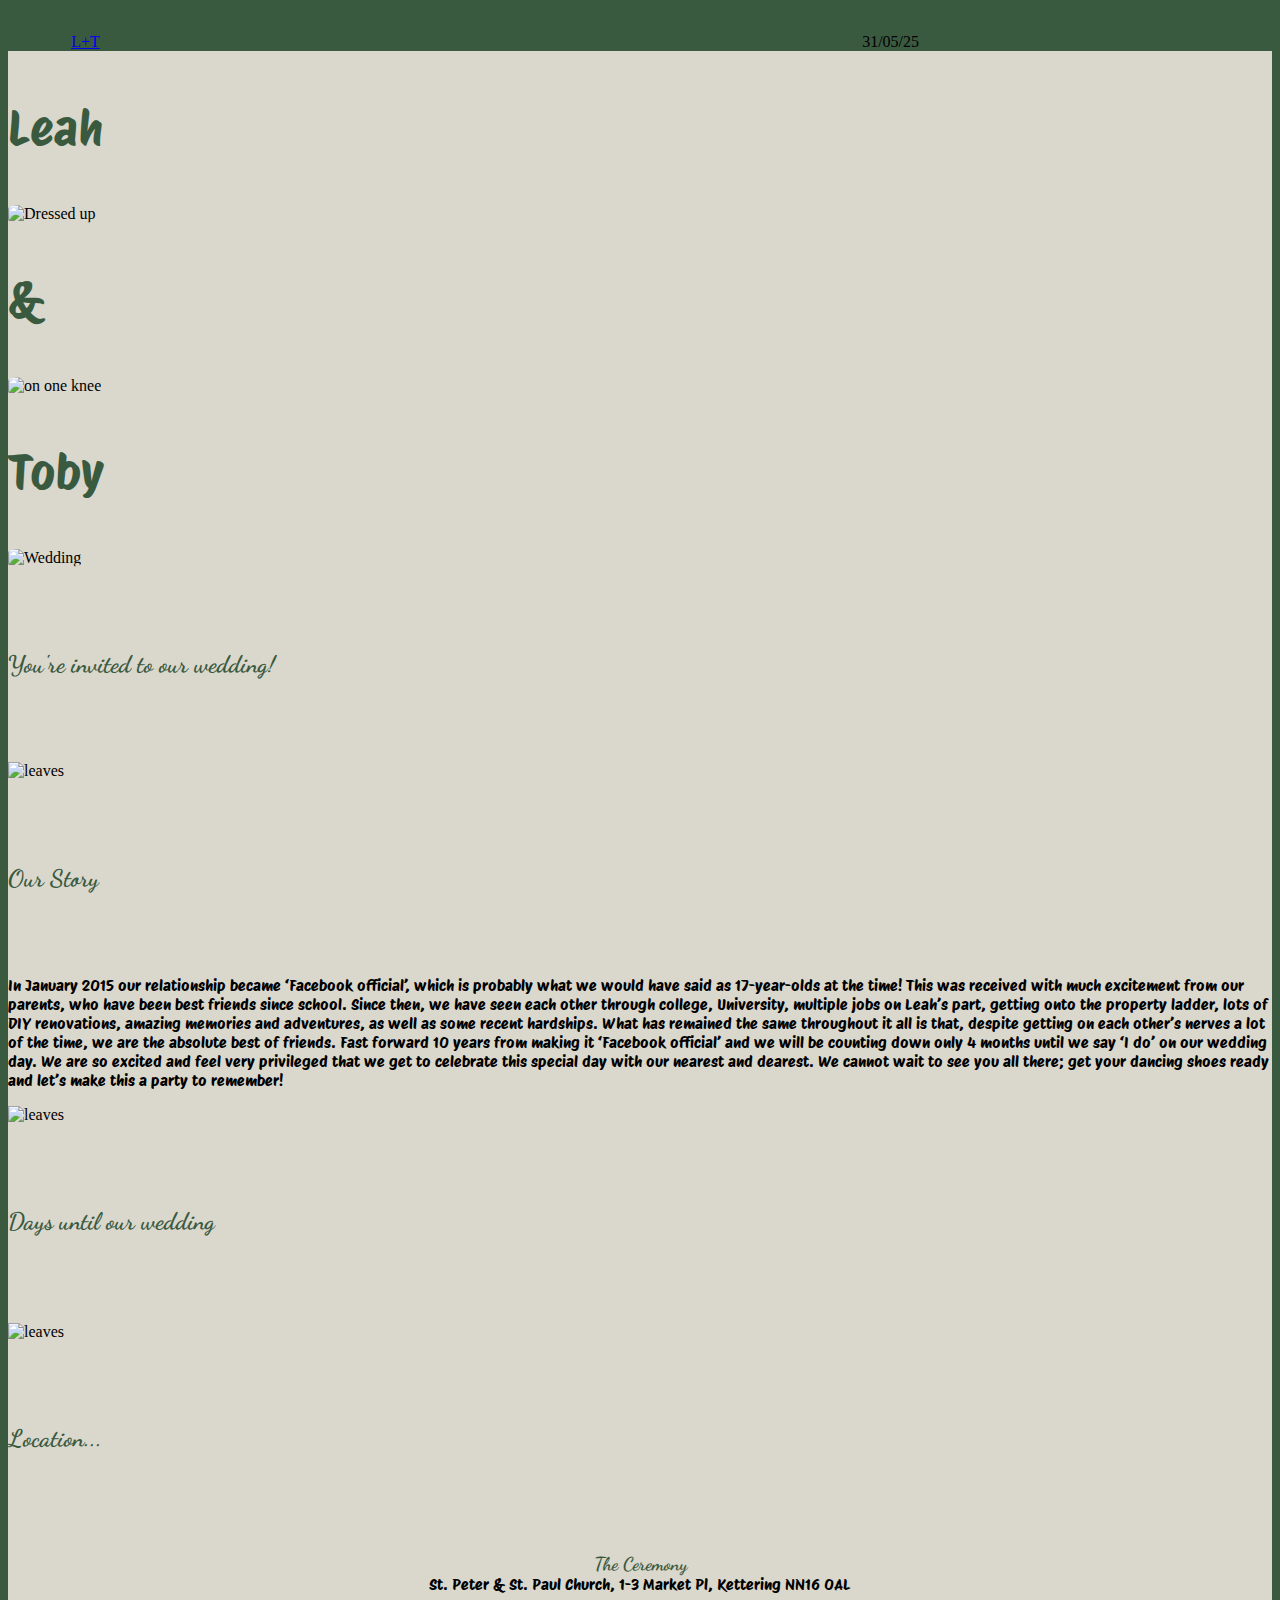
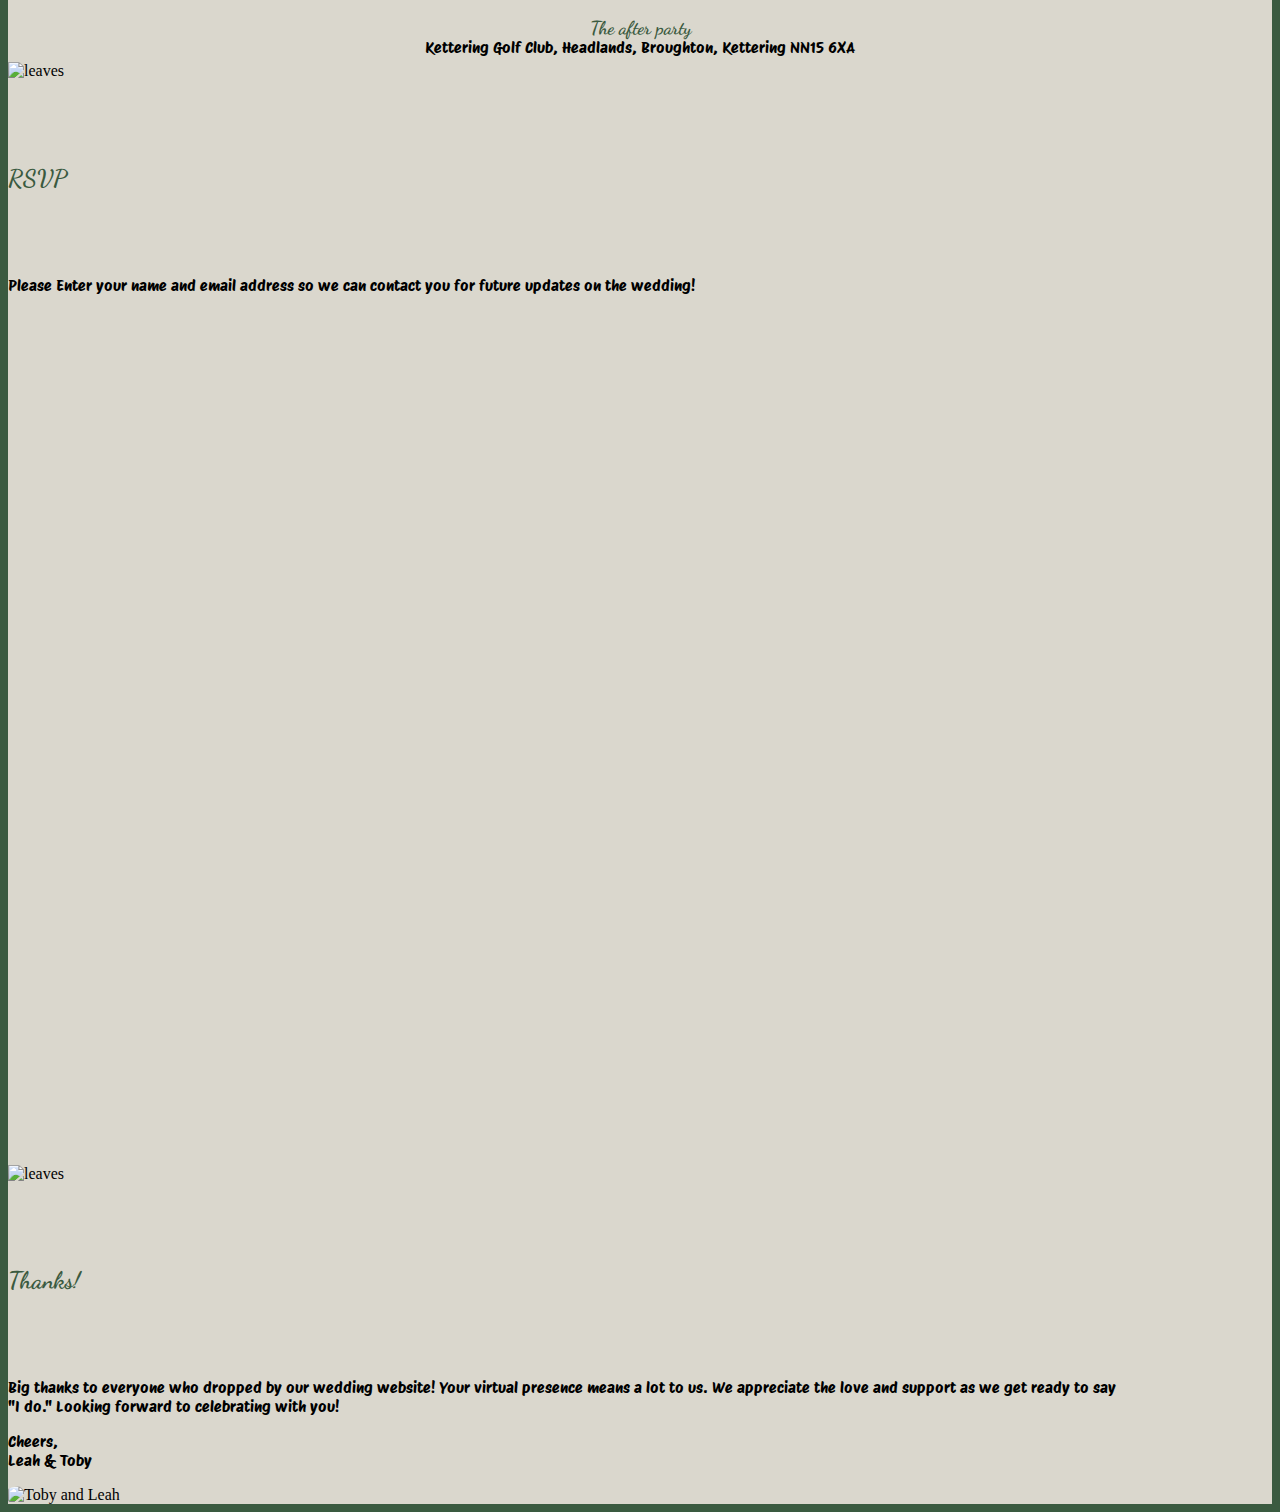
==== commit 52c40adc: "updated our story" ====
--- a/index.html
+++ b/index.html
@@ -26,24 +26,31 @@
             <div class="row pt-3 g-1">
                 <div class="col">
                     <p id="overlayText">Leah</p>
-                    <img src="./images/TimesSquare.jpg" alt="Dressed up" id="pic">
+                    <img src="/images/TimesSquare.jpg" alt="Dressed up" id="pic">
                 </div>
                 <div class="col">
                     <p id="overlayText">&</p>
-                    <img src="./images/IMG_9658.jpg" alt="on one knee" id="pic">
+                    <img src="/images/IMG_9658.jpg" alt="on one knee" id="pic">
                 </div>
                 <div class="col">
                     <p id="overlayText">Toby</p>
-                    <img src="./images/wedding.jpg" alt="Wedding" id="pic">
+                    <img src="/images/wedding.jpg" alt="Wedding" id="pic">
                 </div>
             </div>
             <h2>You're invited to our wedding!</h2>
             <img src="images/flowers.png" alt="leaves" id="leaves">
             <h2>Our Story</h2>
-            <p class="ms-md-5 me-md-5">Lorem ipsum dolor sit amet, consectetur adipiscing elit. Sed do eiusmod tempor incididunt ut labore et dolore magna aliqua. Ut enim ad minim veniam, quis nostrud exercitation ullamco laboris nisi ut aliquip ex ea commodo consequat. Duis aute irure dolor in reprehenderit in voluptate velit esse cillum dolore eu fugiat nulla pariatur. Excepteur sint occaecat cupidatat non proident, sunt in culpa qui officia deserunt mollit anim id est laborum.
+            <p class="ms-md-5 me-md-5">In January 2015 our relationship became ‘Facebook official’, which is probably what we would have said as 17-year-olds at the time! This was received with much excitement from our parents, who have been best friends since school. 
+                
+                Since then, we have seen each other through college, University, multiple jobs on Leah’s part, getting onto the property ladder, lots of DIY renovations, amazing memories and adventures, as well as some recent hardships. What has remained the same throughout it all is that, despite getting on each other’s nerves a lot of the time, we are the absolute best of friends.
+                
+                Fast forward 10 years from making it ‘Facebook official’ and we will be counting down only 4 months until we say ‘I do’ on our wedding day. We are so excited and feel very privileged that we get to celebrate this special day with our nearest and dearest.
+                
+                We cannot wait to see you all there; get your dancing shoes ready and let’s make this a party to remember!
+                
             </p>
             <img src="images/flowers.png" alt="leaves" id="leaves">
-            <h2>Days 'till our wedding</h2>
+            <h2>Days until our wedding</h2>
             <p id="countdown"></p>
         </div>
 
@@ -75,7 +82,7 @@
             </div>
             <div class="pt-2">
                 <p>Please Enter your name and email address so we can contact you for future updates on the wedding!</p>
-                <iframe src="https://docs.google.com/forms/d/e/1FAIpQLSdYS-abVlJxGUEuhYx2SMcBCY6j-KGkSDETK2a1nefKMO-p2Q/viewform?embedded=true" width="100%" height="780" frameborder="0" marginheight="0" marginwidth="0">Loading…</iframe>
+                <iframe src="https://docs.google.com/forms/d/e/1FAIpQLSdYS-abVlJxGUEuhYx2SMcBCY6j-KGkSDETK2a1nefKMO-p2Q/viewform?embedded=true" width="100%" height="850" frameborder="0" marginheight="0" marginwidth="0">Loading…</iframe>
             </div>
             
 
@@ -100,4 +107,4 @@
     <script src="app.js"></script>
 
 </body>
-</html>
+</html>